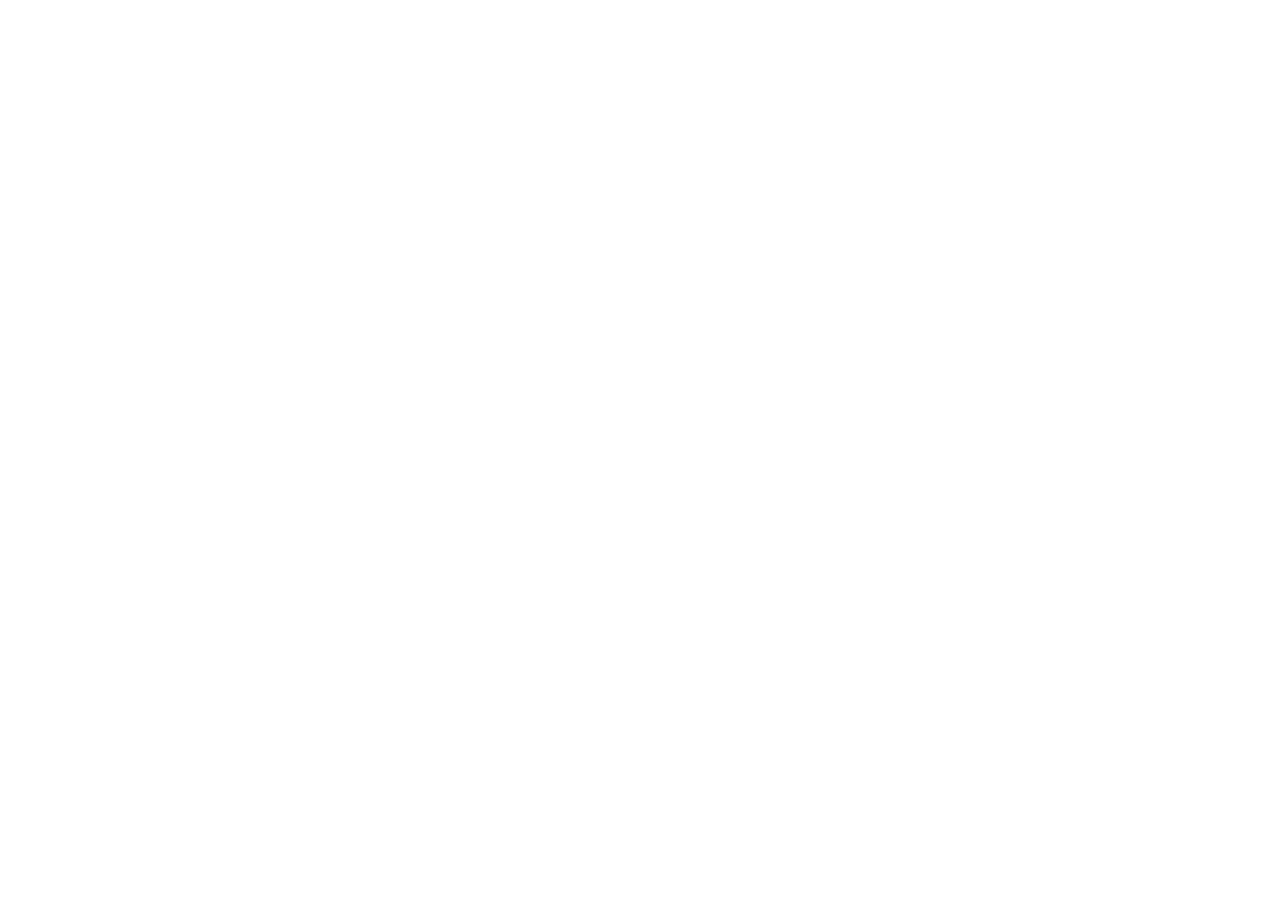
==== index.html @ 28b93ed4 "Add files via upload" ====
<!DOCTYPE html>
<html>
	<head>

	<meta charset="utf-8">
	<link rel="stylesheet" type="text/css" href="style.css">
	

	<title>Очередной калькулятор</title>
	
	</head>

	<body>
		<main>
		
		</main>
		<script type="text/javascript" src='script.js'></script>
	</body>


</html>
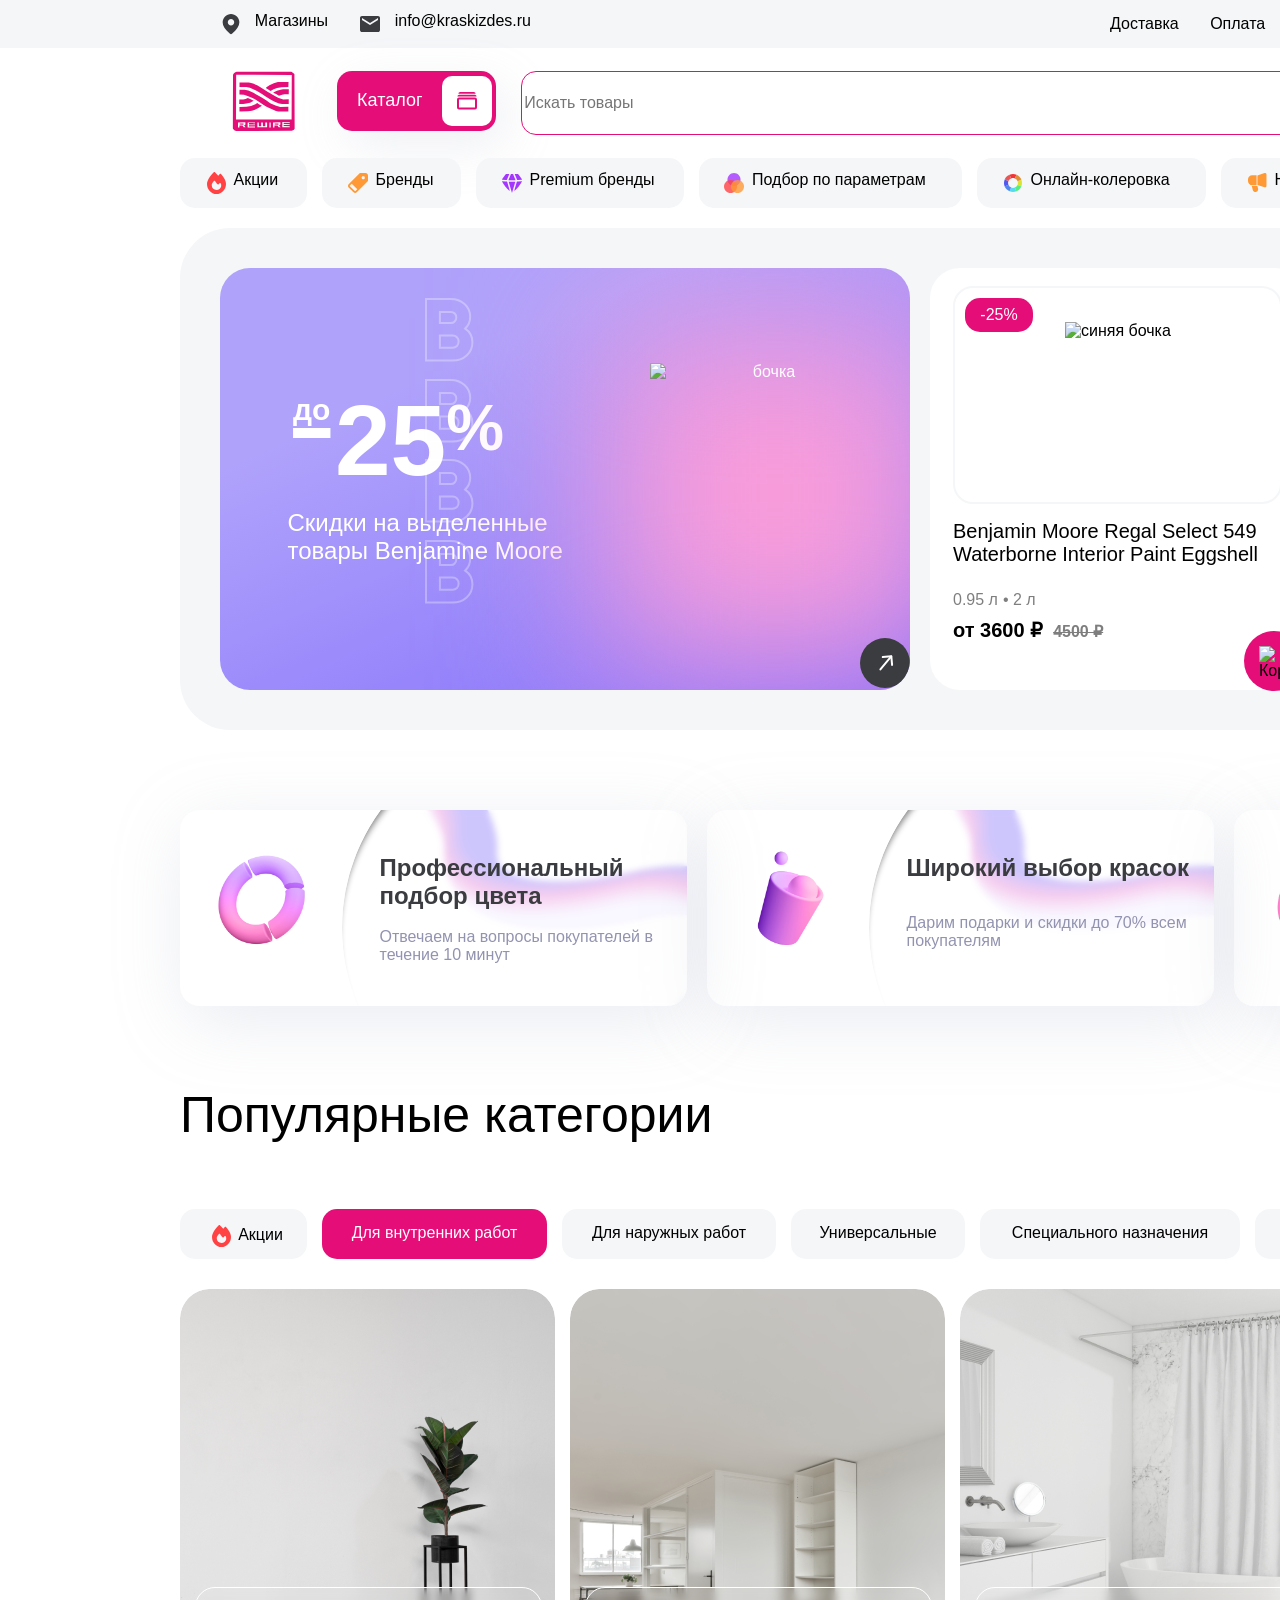
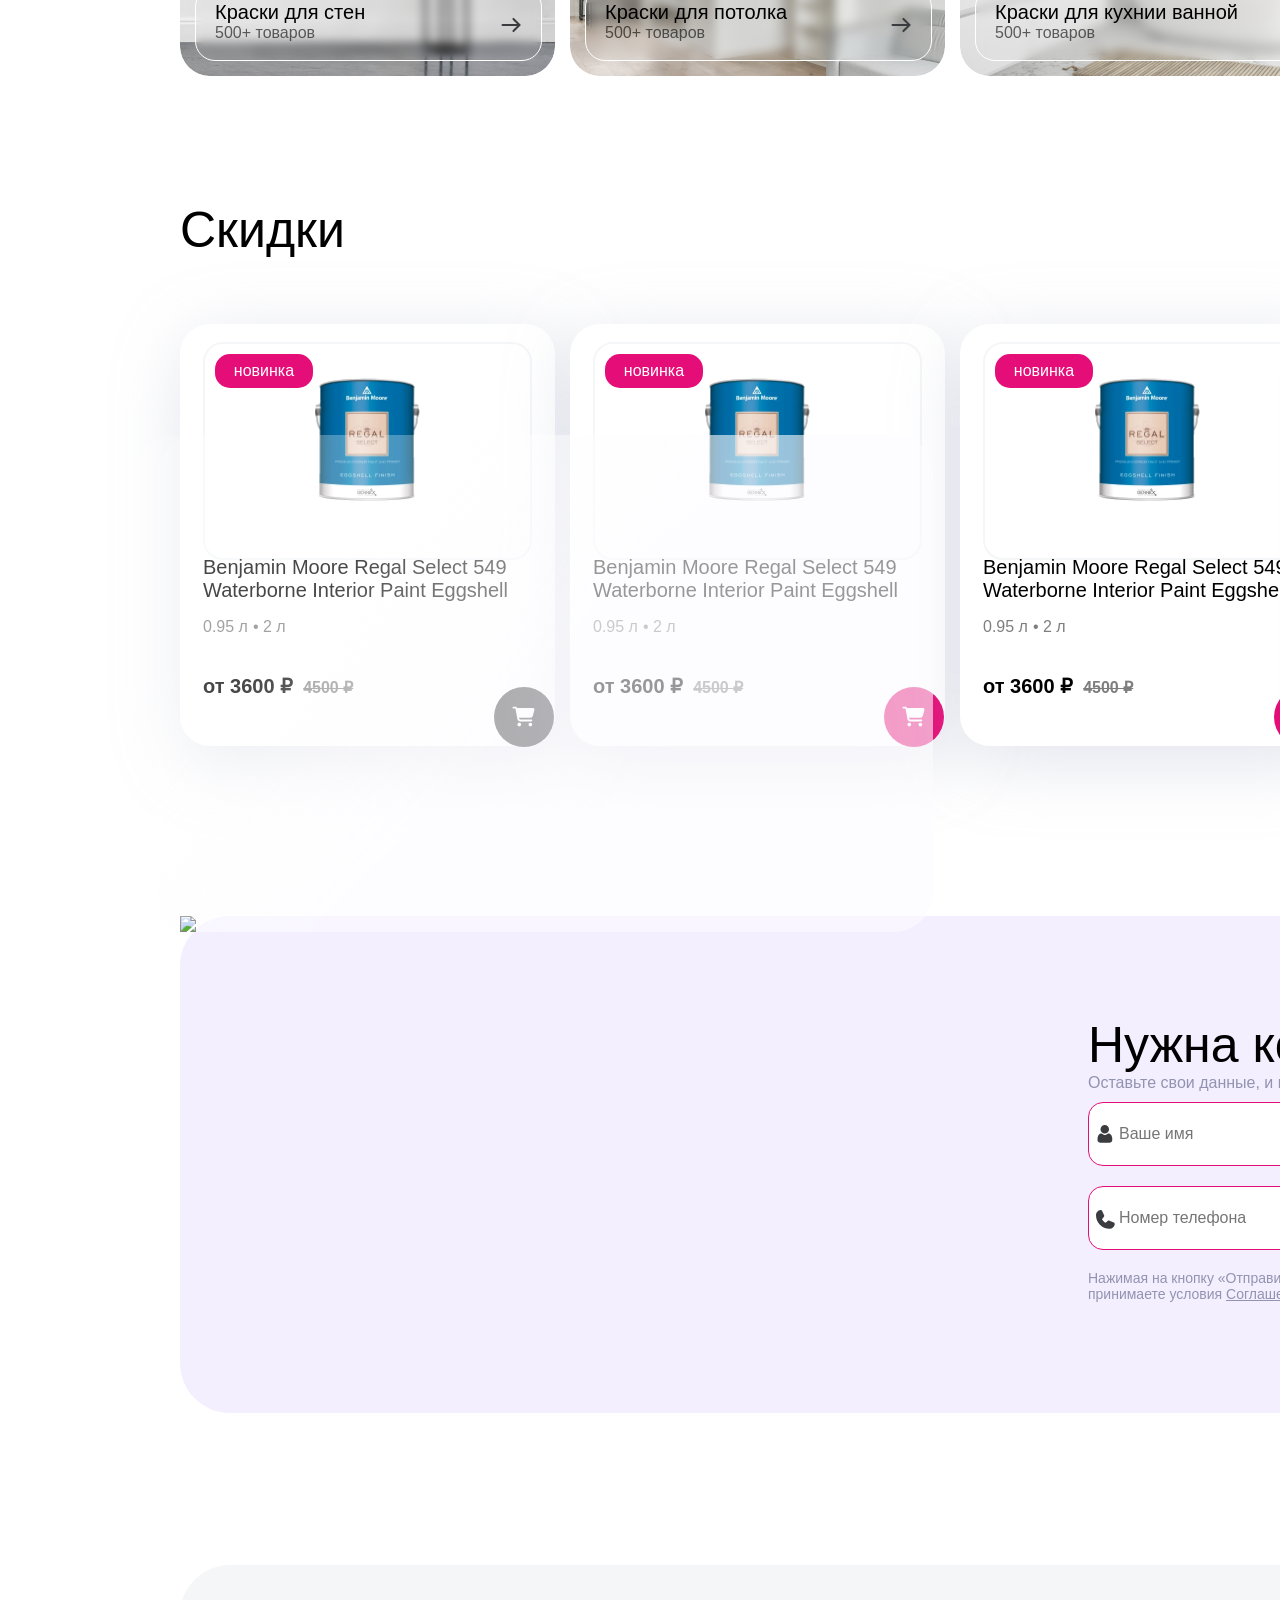
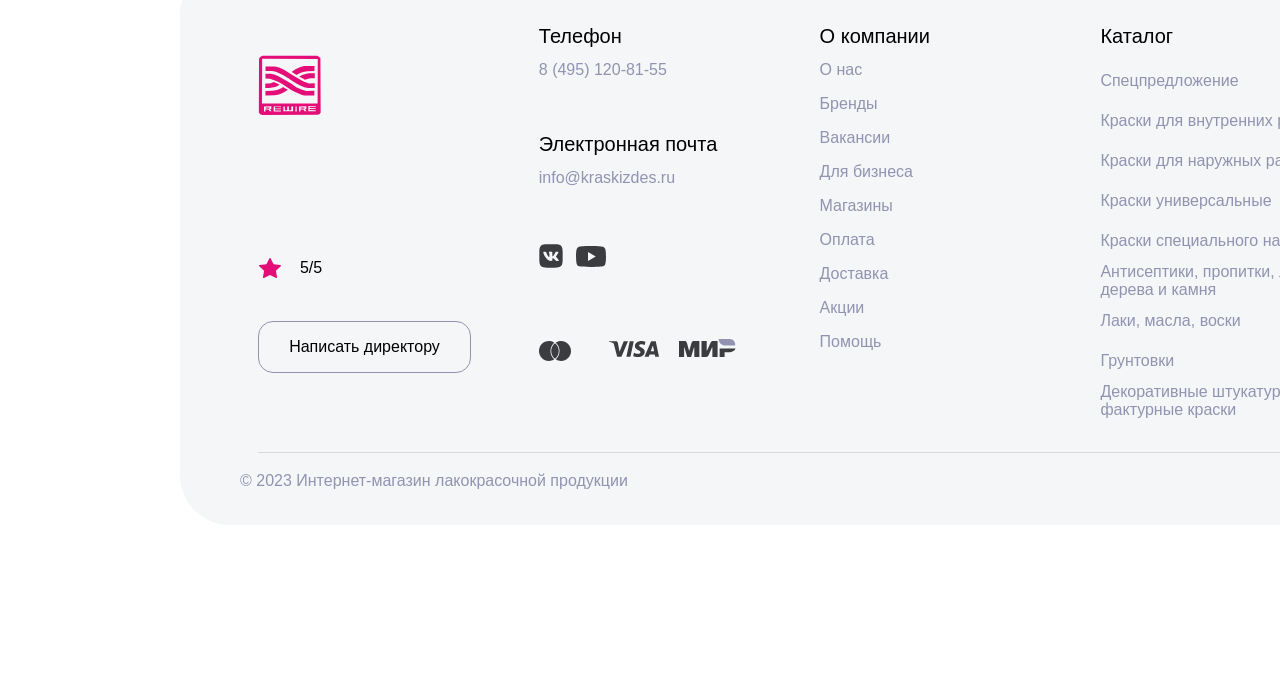
==== commit 9c682dbc: "Add files via upload" ====
--- a/index.html
+++ b/index.html
@@ -1,21 +1,1796 @@
 <!DOCTYPE html>
 <html>
-	<head>
-
-	<meta charset="utf-8">
-	<link rel="stylesheet" type="text/css" href="style.css">
-	
-
-	<title>Очередной калькулятор</title>
-	
-	</head>
-
-	<body>
-		<main>
-		
-		</main>
-		<script type="text/javascript" src='script.js'></script>
-	</body>
-
-
+<head>
+	
+	<title>Тестовое задание</title>
+	<link rel="stylesheet" href="style.css">
+	<link rel="stylesheet" href="style_mobile375px.css">
+	<link href="https://fonts.cdnfonts.com/css/euclid-circular-a" rel="stylesheet">
+
+	<link rel="stylesheet" href="/examples/libs/simple-adaptive-slider/simple-adaptive-slider.min.css">
+	<script defer src="/examples/libs/simple-adaptive-slider/simple-adaptive-slider.min.js"></script>
+
+<head>
+<body>
+
+
+<header class="header_375px">
+	
+	<div class="header_375px_wrapper">
+
+
+		<nav class="header_375px_navigation_top">
+			
+			<div class="location_logo">
+			
+				<img src="images/icons/location.svg" alt="метка">
+				
+			</div>
+
+			<div class="logo">
+				
+				<img src="images/icons/Group.svg" alt="лого">
+
+			</div>
+			
+			<div class="phone_logo">
+				
+				<img src="images/icons/telephone.svg" alt="труба">
+				
+			</div>
+
+		</nav>
+
+		<nav class="header_375px_navigation_middle">
+			
+			<div class="middle_wrapper">
+				
+				<div class="burger_menu_button" onclick="open_burger()">
+					<img src="images/375px_header/burger menu.svg">
+				</div>
+
+
+				<div class="search">
+			
+					<input type="text" name="Search" placeholder="Искать товары">
+					<div><a href=""><img src="images/375px_header/search.svg"></a></div>
+
+				</div>
+
+
+			</div>
+
+			<div class="burger_menu">
+				
+				<ul>
+					
+					<div class="first_section_burger">
+						
+						<div class="catalog">
+
+							<a href="">
+								<img src="images/375px_header/cards.svg">
+								<p class="text_burger">Каталог</p>
+							</a>
+
+						</div>
+
+						<div class="cart">
+
+							<a href="">
+								<img src="images/375px_header/bag.svg">
+								<p class="text_burger">Корзина</p>
+							</a>
+
+						</div>
+
+						<div class="favorite">
+
+							<a href="">
+								<img src="images/375px_header/heart fill.svg">
+								<p class="text_burger">Избранное</p>
+							</a>
+
+						</div>
+
+						<div class="profile">
+
+							<a href="">
+								<img src="images/375px_header/account.svg">
+								<p class="text_burger">Профиль</p>
+							</a>
+
+						</div>
+
+					</div>
+
+					<div class="second_section_burger">
+						
+						<div class="email">
+							
+							<img src="images/375px_header/email.svg">
+							<p class="text_burger">info@kraskizdes.ru</p>
+
+						</div>
+
+						<div class="telephone_number">
+							
+							<img src="images/375px_header/telephone.svg">
+							<p class="text_burger">8 (495) 120-81-55</p>
+
+						</div>
+
+					</div>
+
+					<div class="third_section_burger">
+						
+						<div>
+							
+							<a href="">Доставка</a>
+
+						</div>
+
+						<div>
+							
+							<a href="">Оплата</a>
+
+						</div>
+
+						<div>
+							
+							<a href="">Возврат</a>
+
+						</div>
+
+						<div>
+							
+							<a href="">Помощь</a>
+
+						</div>
+
+						<div>
+							
+							<a href="">О нас</a>
+
+						</div>
+
+						<div>
+							
+							<a href="">Для бизнеса</a>
+
+						</div>
+
+					</div>
+
+				</ul>
+
+				<div class="overlay_burger" onclick="close_burger()"></div>
+
+				<div class="close_button_burger" onclick="close_burger()">
+					
+					<img src="images/icons/cross.svg">
+
+				</div>
+
+			</div>
+
+		</nav>
+
+		<nav class="header_375px_navigation_bottom">
+			
+			<div class="ssilki">
+
+				<div class="akcii">
+					
+					<img src="images/icons/fire-solid.svg">
+					<p>Спецпредложения</p>
+	
+				</div>
+	
+				<div class="brands">
+					
+					<img src="images/icons/sale-fill.svg">
+					<p>Акции</p>
+	
+				</div>
+	
+				<div class="premium">
+					
+					<img src="images/icons/paint-fill.svg">
+					<p>Бренды</p>
+	
+				</div>
+	
+				<div class="podbor">
+					
+					<img src="images/icons/diamond-fill.svg">
+					<p>Premium бренды</p>
+	
+				</div>
+	
+				<div class="kolerovka">
+					
+					<img src="images/icons/color-filter.svg">
+					<p>Подбор по параметрам</p>
+	
+				</div>
+		
+				<div class="news_company">
+					<img src="images/icons/color circle.svg">
+					<p>Онлайн колеровка</p>
+				</div>
+
+			</div>
+
+		</nav>
+
+
+		
+	</div>
+
+</header>
+
+<header class="header_1920px">
+
+	<nav class="navigation_top">
+
+		<div class="left">
+			<p><img src="images/icons/location.svg"><a href="">Магазины</a></p>
+			<p><img src="images/icons/email.svg"><a href="">info@kraskizdes.ru</a></p>
+		</div>
+		
+		<div class="right">
+			<p><a href="">Доставка</a></p>
+			<p><a href="">Оплата</a></p>
+			<p><a href="">Возврат</a></p>
+			<p><a href="">Помощь</a></p>
+			<p><a href="">О нас</a></p>
+			<p><a href="">Для бизнеса</a></p>
+		</div>
+
+	</nav>
+	
+	<nav class="navigation_middle">
+		
+		<div class="logo">
+			
+			<img src="images/icons/Group.svg" alt="logo">
+
+		</div>
+
+		<div style="padding-right: 25px;">
+			
+			<div class="catalog">
+				<a href="">
+
+					<p>Каталог</p>
+					<div><img src="images/icons/cards.svg"></div>
+
+				</a>
+			</div>
+
+		</div>
+
+		<div class="search">
+			
+			<input type="text" name="Search" placeholder="Искать товары">
+			<div><a href=""><img src="images/1920px_header/search.svg"></a></div>
+
+		</div>
+
+		<div class="user_buttons">
+			
+			<div class="join">
+
+				<a href="">
+					<img src="images/icons/account.svg">
+					<p>Войти</p>
+				</a>
+
+			</div>
+
+			<div class="favorite">
+
+				<a href="">
+					<img src="images/icons/heart fill.svg">
+					<div class="kol-vo"><p>7</p></div>
+					<p>Избранное</p>
+				</a>
+
+			</div>
+
+			<div class="cart" onmouseover="openModal()">
+
+				
+					<img src="images/icons/bag.svg">
+					<div class="kol-vo"><p>4</p></div>
+					<p>Корзина</p>
+				
+
+			</div>
+
+		</div>
+
+	</nav>
+	
+	<nav class="navigation_bottom">
+		
+		<div class="ssilki">
+			<div class="akcii">
+				
+				<img src="images/icons/fire-solid.svg">
+				<p>Акции</p>
+
+			</div>
+
+			<div class="brands">
+				
+				<img src="images/icons/paint-fill.svg">
+				<p>Бренды</p>
+
+			</div>
+
+			<div class="premium">
+				
+				<img src="images/icons/diamond-fill.svg">
+				<p>Premium бренды</p>
+
+			</div>
+
+			<div class="podbor">
+				
+				<img src="images/icons/color-filter.svg">
+				<p>Подбор по параметрам</p>
+
+			</div>
+
+			<div class="kolerovka">
+				
+				<img src="images/icons/color circle.svg">
+				<p>Онлайн-колеровка</p>
+
+			</div>
+	
+			<div class="news_company">
+				<img src="images/icons/news.svg">
+				<p>Новости компании</p>
+			</div>
+
+		</div>
+
+		<div class="phone">
+			<div>
+				<img src="images/1920px_header/telephone.svg">
+				<p>8 (495) 120-81-55</p>
+			</div>
+		</div>
+
+
+	</nav>
+
+</header>
+
+<div class="cart_modal" id="modal">
+			
+		<div class="modal_content">
+			
+			<div class="header_cart">
+				<p>Корзина</p>
+				<p class="description_number">6</p>
+			</div>
+
+			<div class="contents">
+				
+				<div class="block_of_content" id="Flugger_900_FL_1358">
+					
+					<img src="images/cart/dekso.svg" class="image_tovar">
+					<div class="main_content">
+
+						<p>Flugger Dekso 25 Краска полуматовая с очень высокой прочностью для внутренних работ</p>
+						<div class="description_content">
+							<p>0.75 л</p>
+							<p>Полуматовый</p>
+							<div class="name_tovar">
+								<div class="color"></div>
+								<p>Flugger 900 FL 1358</p>	
+							</div>
+						</div>
+
+					</div>
+
+					<div class="price">
+						
+						<p class="sale_price">3 360 ₽</p>
+						<p class="first_price">3 850 ₽</p>
+						<p class="shtuki">1 шт</p>
+
+					</div>
+
+					<div class="trash_can">
+						<img src="images/cart/trash.svg">
+					</div>
+
+				</div>
+
+				<div class="block_of_content" id="Flugger_900_FL_1443">
+					
+					<img src="images/cart/dekso.svg" class="image_tovar">
+					<div class="main_content">
+
+						<p>Flugger Dekso 25 Краска полуматовая с очень высокой прочностью для внутренних работ</p>
+						<div class="description_content">
+							<p>2.8 л</p>
+							<p>Полуматовый</p>
+							<div class="name_tovar">
+								<div class="color"></div>
+								<p>Flugger 900 FL 1358</p>	
+							</div>
+						</div>
+
+					</div>
+
+					<div class="price">
+						
+						<p class="sale_price">18 740 ₽</p>
+						<p class="first_price">19 520 ₽</p>
+						<p class="shtuki">1 шт</p>
+
+					</div>
+
+					<div class="trash_can">
+						<img src="images/cart/trash.svg">
+					</div>
+
+				</div>
+
+			</div>
+
+
+			<div class="final_price">
+
+				<div style="margin: 15px 30px 0 0;">
+					<div class="price">
+						<p class="itogo">Итого:</p><p class="price_itog">40 780 ₽</p>
+					</div>
+				</div>
+
+				<div class="buy_buttons">
+						
+					<div class="one_click">
+						<a href="">
+
+							<p>Купить в 1 клик</p>	
+							<div class="image_arrow_button">
+								<img src="images/cart/arrow.svg">
+							</div>
+
+						</a>
+					</div>
+
+					<div class="in_cart">
+						<div class="poverh"></div>
+						<a href="">
+							<p>Перейти в корзину</p>
+							<div class="image_bag_button">
+								<img src="images/cart/bag.svg">
+							</div>
+
+						</a>
+					</div>
+
+				</div>
+
+			</div>
+
+
+		</div>
+
+</div>
+
+
+<main>
+
+	<section class="wrapper_sales_375px">
+		
+		<div class="wrapper_block">
+			
+			<div class="main_sale">
+		
+				<div class="text">
+
+					<div>
+						<b class="do">до</b>
+						<b class="twenty_five">25</b><b class="percent">%</b>
+					</div>
+
+					<p class="benjamin_moore">Скидки на выделенные товары Benjamine Moore</p>
+
+				</div>
+				<img src="images/slider/barrell_white.svg" alt="бочка" class="bochka_main_sale">
+
+				<div class="purple_bubble"></div>
+
+				<div class="B_cluster">
+					
+					<div class="B"></div>
+					<div class="B"></div>
+					<div class="B"></div>
+					<div class="B"></div>
+	
+				</div>
+	
+				<div class="arrow_button "> <a href=""><img src="images/slider/arrow.svg" alt="стрелочка"></a></div>
+			
+			</div>
+
+			<div class="second_third_sale">
+
+				<div class="second_sale">
+					
+					<div class="picture"> 
+						<p class="pop-up_1920px">-25%</p> 
+						<p class="pop-up_375px">Новинка</p> 
+						<img src="images/slider/barrell_blue.svg" alt="синяя бочка">
+					</div>
+			
+					<div class="name">
+						<p>Benjamin Moore Regal Select 549 Waterborne Interior Paint Eggshell</p>
+			
+						<ul> 
+							
+							<p>0.95 л</p> 
+							<li class="or_1920px_or_375px">2 л</li>
+
+						</ul>
+					</div>
+			
+					<div class="price"> 
+						<p> от 3600 ₽ </p> 
+						<p class="perecherknuto">4500 ₽</p> 
+					</div>
+			
+			
+					<div class="button_bag "> 
+						<a href="">
+							<img src="images/slider/bag.svg" alt="Корзина">
+						</a> 
+					</div>
+			
+				</div>
+	
+				<div class="third_sale">
+			
+					<div class="picture">
+						<p class="pop-up_1920px">-10%</p>
+						<p class="pop-up_375px">Новинка</p>
+						<img src="images/slider/barrell_purple.svg" alt="фиолетовая бочка">
+					</div>
+					
+					<div class="name"> 
+
+						<p>Benjamin Moore Aura 532 Bath & Spa Waterborne Interior Paint Matte Finish</p>
+						<ul> 
+							<p>0.95 л</p> 
+							<li class="or_1920px_or_375px">2 л</li> 
+						</ul>
+
+					</div>
+
+					<div class="price">
+
+						<p> от 5200 ₽ </p> 
+						<p class="perecherknuto">5720 ₽</p> 
+
+					</div>
+			
+					<div class="button_bag">
+						<a href="">
+							<img src="images/slider/bag.svg" alt="Корзина">
+						</a>
+					</div>
+			
+				</div>
+
+			</div>
+
+		</div>
+
+
+	</section>
+
+
+	<section class="wrapper_sales_1920px">
+		
+		<div class="slider_wrapper ">
+
+			<div class="slider_items" id="scroll-container">
+
+				<div class="slider_item1" id="content1">
+
+					<div class="main_sale">
+		
+						<div class="text">
+		
+							<div>
+								<b class="do">до</b>
+								<b class="twenty_five">25</b><b class="percent">%</b>
+							</div>
+		
+							<p class="benjamin_moore">Скидки на выделенные товары Benjamine Moore</p>
+		
+						</div>
+						<img src="images/slider/barrell_white.svg" alt="
+						бочка">
+		
+						<div class="purple_bubble"></div>
+		
+						<div class="B_cluster">
+							
+							<div class="B"></div>
+							<div class="B"></div>
+							<div class="B"></div>
+							<div class="B"></div>
+			
+						</div>
+			
+						<div class="arrow_button "> <a href=""><img src="images/slider/arrow.svg" alt="стрелочка"></a></div>
+			
+					</div>
+	
+					<div class="second_sale">
+						
+						<div class="picture"> <p class="pop-up_1920px">-25%</p> <p class="pop-up_375px">Новинка</p> <img src="images/slider/barrell_blue.svg" alt="синяя бочка"> </div>
+				
+						<div class="name">
+							<p >Benjamin Moore Regal Select 549 Waterborne Interior Paint Eggshell</p>
+				
+							<ul> <p>0.95 л</p> <li>2 л</li> </ul>
+						</div>
+				
+						<div class="price"> <b> от 3600 ₽ </b> <b class="perecherknuto">4500 ₽</b> </div>
+				
+				
+						<div class="button_bag "> <a href=""><img src="images/slider/bag.svg" alt="Корзина"></a> </div>
+				
+					</div>
+		
+					<div class="third_sale">
+				
+						<div class="picture"> <p class="pop-up_1920px">-10%</p> <p class="pop-up_375px">Новинка</p> <img src="images/slider/barrell_purple.svg" alt="фиолетовая бочка"> </div>
+						
+						<div class="name"> 
+							<p >Benjamin Moore Aura 532 Bath & Spa Waterborne Interior Paint Matte Finish</p>
+							<ul> <p>0.95 л</p> <li>2 л</li> </ul>
+						</div>
+						<div class="price"> <b> от 5200 ₽ </b> <b class="perecherknuto">5720 ₽</b> </div>
+				
+						<div class="button_bag"> <a href=""><img src="images/slider/bag.svg" alt="Корзина"></a> </div>
+				
+					</div>
+				</div>
+
+				<div class="slider_item2" id="content2">
+					<div class="main_sale">
+	
+						<div class="text">
+		
+							<div>
+								<b class="do">до</b>
+								<b class="twenty_five">25</b><b class="percent">%</b>
+							</div>
+		
+							<p class="benjamin_moore">Скидки на выделенные товары Benjamine Moore</p>
+		
+						</div>
+						<img src="images/slider/barrell_white.svg" alt="бочка">
+		
+						<div class="purple_bubble"></div>
+		
+						<div class="B_cluster">
+							
+							<div class="B"></div>
+							<div class="B"></div>
+							<div class="B"></div>
+							<div class="B"></div>
+			
+						</div>
+			
+						<div class="arrow_button "> <a href=""><img src="images/slider/arrow.svg" alt="стрелочка"></a></div>
+		
+					</div>
+	
+					<div class="second_sale">
+						
+						<div class="picture"> <p class="pop-up_1920px">-25%</p> <p class="pop-up_375px">Новинка</p> <img src="images/slider/barrell_blue.svg" alt="синяя бочка"> </div>
+				
+						<div class="name">
+							<p >Benjamin Moore Regal Select 549 Waterborne Interior Paint Eggshell</p>
+				
+							<ul> <p>0.95 л</p> <li>2 л</li> </ul>
+						</div>
+				
+						<div class="price"> <b> от 3600 ₽ </b> <b class="perecherknuto">4500 ₽</b> </div>
+				
+				
+						<div class="button_bag "> <a href=""><img src="images/slider/bag.svg" alt="Корзина"></a> </div>
+				
+					</div>
+		
+					<div class="third_sale">
+				
+						<div class="picture"> <p class="pop-up_1920px">-10%</p> <p class="pop-up_375px">Новинка</p> <img src="images/slider/barrell_purple.svg" alt="фиолетовая бочка"> </div>
+						
+						<div class="name"> 
+							<p >Benjamin Moore Aura 532 Bath & Spa Waterborne Interior Paint Matte Finish</p>
+							<ul> <p>0.95 л</p> <li>2 л</li> </ul>
+						</div>
+						<div class="price"> <b> от 5200 ₽ </b> <b class="perecherknuto">5720 ₽</b> </div>
+				
+						<div class="button_bag"> <a href=""><img src="images/slider/bag.svg" alt="Корзина"></a> </div>
+				
+					</div>
+				</div>
+
+				<div class="arrow" onclick="moveSlider_after_header()">
+					<img src="images/slider/arrow 2.svg" alt="стрелочка">
+				</div>
+
+			</div>
+
+		</div>
+
+	</section>
+	
+	<section class="marketing_375px">
+			
+		<section>
+			<img src="images/marketing/Blend Group.png" alt="фоновая картинка" class="background">
+	
+			<p class="ellipse"></p>
+	
+			<img src="images/marketing/krug.svg" alt="кружок">
+			<div>
+				<p class="main_text">Профессиональный подбор цвета</p>
+				<p class="second_text" style="color: rgba(146, 147, 176, 1);">Отвечаем на вопросы покупателей в течение 10 минут</p>
+			</div>
+	
+		</section>
+	
+		<section>
+			<img src="images/marketing/Blend Group.png" alt="фоновая картинка" class="background">
+			
+			<p class="ellipse"></p>
+	
+			<img src="images/marketing/stakan.svg" alt="стакан">
+			<div>
+				<p class="main_text">Широкий выбор красок</p>
+				<p class="second_text" style="color: rgba(146, 147, 176, 1);">Дарим подарки и скидки до 70% всем покупателям</p>
+			</div>
+	
+		</section>
+	
+		<section>
+			<img src="images/marketing/Blend Group.png" alt="фоновая картинка" class="background">
+		
+			<p class="ellipse"></p>
+	
+			<img src="images/marketing/moneta.svg" alt="монетка">
+			<div>
+				<p class="main_text">Гарантия качества продукции</p>
+				<p class="second_text" style="color: rgba(146, 147, 176, 1);">Соответствуем требованиям и стандартам качества</p>	
+			</div>
+	
+		</section>
+	
+	</section>
+	
+	<section class="marketing_1920px">
+			
+		<section>
+			<img src="images/marketing/Blend Group.png" alt="фоновая картинка" class="background">
+	
+			<p class="ellipse"></p>
+	
+			<img src="images/marketing/krug.svg" alt="кружок">
+			<div>
+				<p class="main_text">Профессиональный подбор цвета</p>
+				<p class="second_text" style="color: rgba(146, 147, 176, 1);">Отвечаем на вопросы покупателей в течение 10 минут</p>
+			</div>
+	
+		</section>
+	
+		<section>
+			<img src="images/marketing/Blend Group.png" alt="фоновая картинка" class="background">
+			
+			<p class="ellipse"></p>
+	
+			<img src="images/marketing/stakan.svg" alt="стакан">
+			<div>
+				<p class="main_text">Широкий выбор красок</p>
+				<p class="second_text" style="color: rgba(146, 147, 176, 1);">Дарим подарки и скидки до 70% всем покупателям</p>
+			</div>
+	
+		</section>
+	
+		<section>
+			<img src="images/marketing/Blend Group.png" alt="фоновая картинка" class="background">
+		
+			<p class="ellipse"></p>
+	
+			<img src="images/marketing/moneta.svg" alt="монетка">
+			<div>
+				<p class="main_text">Гарантия качества продукции</p>
+				<p class="second_text" style="color: rgba(146, 147, 176, 1);">Соответствуем требованиям и стандартам качества</p>	
+			</div>
+	
+		</section>
+	
+	</section>
+	
+	
+	
+	<section class="popular_375px">
+		
+		<section class="categories">
+				
+			<p class="sales_head">Популярные категории</p>
+	
+		</section>
+	
+		<section class="tags">
+			
+			<div style="display: flex;width: 189px;">
+				<img src="images/icons/fire-solid.svg">
+				<p style="position: relative; top: 2px; left: 5px;">Спецпредожение</p>
+			</div>
+			
+			<div style="width: 225px; background: rgba(229, 14, 120, 1); color: white;">
+				<p>Для внутренних работ</p>
+			</div>
+	
+			<div style="width: 214px;">
+				<p>Для наружных работ</p>
+			</div>
+	
+			<div style="width: 174px;">
+				<p>Универсальные</p>
+			</div>
+	
+			<div style="width: 260px;">
+				<p>Специального назначения</p>
+			</div>
+	
+			<div style="width: 127px;">
+				<p>Грунтовки</p>
+			</div>
+	
+			<div style="width: 260px;">
+				<p>Специального назначения</p>
+			</div>
+	
+			<div style="width: 260px;">
+				<p>Специального назначения</p>
+			</div>
+	
+		</section>
+	
+	
+		<section class="swiper_popular paints">
+			
+			<div id="popular">
+
+				<div class="first_slide">
+
+					<div class="paint_wall">
+		
+						<img src="images/icons/arrow.svg" alt="стрелочка">
+			
+						<div class="text">
+							<p class="name">
+								Краски для стен
+							</p>
+				
+							<p class="description">
+								500+ товаров
+							</p>
+						</div>
+			
+						<div class="button">
+						</div>
+
+					</div>
+			
+					<div class="paint_potolok">
+
+						<img src="images/icons/arrow.svg" alt="стрелочка">
+			
+						<div class="text">
+							<p class="name">
+								Краски для <br> потолка
+							</p>
+				
+							<p class="description">
+								500+ товаров
+							</p>
+						</div>
+			
+						<div class="button">
+						</div>
+
+					</div>
+			
+					<div class="paint_kitchen">
+
+						<img src="images/icons/arrow.svg" alt="стрелочка">
+			
+						<div class="text">
+							<p class="name">
+								Краски для кухни<br> ванной
+							</p>
+				
+							<p class="description">
+								500+ товаров
+							</p>
+						</div>
+			
+						<div class="button">
+						</div>
+
+					</div>
+			
+					<div class="paint_floor">
+
+						<img src="images/icons/arrow.svg" alt="стрелочка">
+			
+						<div class="text">
+							<p class="name">
+								Краски для пола
+							</p>
+				
+							<p class="description">
+								500+ товаров
+							</p>
+						</div>
+			
+						<div class="button">
+						</div>
+
+					</div>
+
+				</div>
+
+				<div class="second_slide">
+					
+					<div class="paint_wall">
+		
+						<img src="images/icons/arrow.svg" alt="стрелочка">
+			
+						<div class="text">
+							<p class="name">
+								Краски для стен
+							</p>
+				
+							<p class="description">
+								500+ товаров
+							</p>
+						</div>
+			
+						<div class="button">
+						</div>
+			
+					</div>
+			
+					<div class="paint_potolok">
+						<img src="images/icons/arrow.svg" alt="стрелочка">
+			
+						<div class="text">
+							<p class="name">
+								Краски для потолка
+							</p>
+				
+							<p class="description">
+								500+ товаров
+							</p>
+						</div>
+			
+						<div class="button">
+						</div>
+					</div>
+			
+					<div class="paint_kitchen">
+						<img src="images/icons/arrow.svg" alt="стрелочка">
+			
+						<div class="text">
+							<p class="name">
+								Краски для кухнии ванной
+							</p>
+				
+							<p class="description">
+								500+ товаров
+							</p>
+						</div>
+			
+						<div class="button">
+						</div>
+					</div>
+			
+					<div class="paint_floor">
+						<img src="images/icons/arrow.svg" alt="стрелочка">
+			
+						<div class="text">
+							<p class="name">
+								Краски для пола
+							</p>
+				
+							<p class="description">
+								500+ товаров
+							</p>
+						</div>
+			
+						<div class="button">
+						</div>
+					</div>
+
+
+				</div>
+
+			</div>
+	
+		</section>
+			
+		<a href="" class="all_categories">
+
+			<p>Все категории</p>
+			<div>
+				<img src="images/popular_categories/arrow.svg" alt="стрелочка">
+			</div>
+
+		</a>
+
+	</section>
+
+	
+
+	<section class="popular_1920px">
+		
+		<section class="categories">
+				
+			<p class="sales_head">Популярные категории</p>
+			<a href="" class="all_categories">
+	
+				<p>Все категории</p>
+				<div>
+					<img src="images/popular_categories/arrow.svg" alt="стрелочка">
+				</div>
+	
+			</a>
+	
+		</section>
+	
+		<section class="tags">
+			
+			<div style="display: flex;width: 127px;">
+				<img src="images/icons/fire-solid.svg">
+				<p style="position: relative; top: 2px; left: 5px;">Акции</p>
+			</div>
+			
+			<div style="width: 225px; background: rgba(229, 14, 120, 1); color: white;">
+				<p>Для внутренних работ</p>
+			</div>
+	
+			<div style="width: 214px;">
+				<p>Для наружных работ</p>
+			</div>
+	
+			<div style="width: 174px;">
+				<p>Универсальные</p>
+			</div>
+	
+			<div style="width: 260px;">
+				<p>Специального назначения</p>
+			</div>
+	
+			<div style="width: 127px;">
+				<p>Грунтовки</p>
+			</div>
+	
+			<div style="width: 260px;">
+				<p>Специального назначения</p>
+			</div>
+	
+			<div style="width: 260px;">
+				<p>Специального назначения</p>
+			</div>
+	
+		</section>
+	
+	
+		<section class="swiper_popular paints">
+	
+			<div class="swipe_right"><img class="image_arrow_in_swiper" src="images/popular_categories/arrow 2.svg" alt="стрелочка" onclick="moveSlider_popular()"></div>
+			<div class="swipe_left"><img class="image_arrow_in_swiper" src="images/popular_categories/arrow 2.svg" alt="стрелочка"></div>
+			
+			<div id="popular_1920px">
+
+				<div class="first_slide">
+
+					<div class="paint_wall">
+		
+					<img src="images/icons/arrow.svg" alt="стрелочка">
+		
+					<div class="text">
+						<p class="name">
+							Краски для стен
+						</p>
+			
+						<p class="description">
+							500+ товаров
+						</p>
+					</div>
+		
+					<div class="button">
+					</div>
+			
+					</div>
+			
+					<div class="paint_potolok">
+					<img src="images/icons/arrow.svg" alt="стрелочка">
+		
+					<div class="text">
+						<p class="name">
+							Краски для потолка
+						</p>
+			
+						<p class="description">
+							500+ товаров
+						</p>
+					</div>
+		
+					<div class="button">
+					</div>
+					</div>
+			
+					<div class="paint_kitchen">
+					<img src="images/icons/arrow.svg" alt="стрелочка">
+		
+					<div class="text">
+						<p class="name">
+							Краски для кухнии ванной
+						</p>
+			
+						<p class="description">
+							500+ товаров
+						</p>
+					</div>
+		
+					<div class="button">
+					</div>
+					</div>
+			
+					<div class="paint_floor">
+					<img src="images/icons/arrow.svg" alt="стрелочка">
+		
+					<div class="text">
+						<p class="name">
+							Краски для пола
+						</p>
+			
+						<p class="description">
+							500+ товаров
+						</p>
+					</div>
+		
+					<div class="button">
+					</div>
+					</div>
+
+				</div>
+
+				<div class="second_slide">
+					
+					<div class="paint_wall">
+		
+						<img src="images/icons/arrow.svg" alt="стрелочка">
+			
+						<div class="text">
+							<p class="name">
+								Краски для стен
+							</p>
+				
+							<p class="description">
+								500+ товаров
+							</p>
+						</div>
+			
+						<div class="button">
+						</div>
+			
+					</div>
+			
+					<div class="paint_potolok">
+						<img src="images/icons/arrow.svg" alt="стрелочка">
+			
+						<div class="text">
+							<p class="name">
+								Краски для потолка
+							</p>
+				
+							<p class="description">
+								500+ товаров
+							</p>
+						</div>
+			
+						<div class="button">
+						</div>
+					</div>
+			
+					<div class="paint_kitchen">
+						<img src="images/icons/arrow.svg" alt="стрелочка">
+			
+						<div class="text">
+							<p class="name">
+								Краски для кухнии ванной
+							</p>
+				
+							<p class="description">
+								500+ товаров
+							</p>
+						</div>
+			
+						<div class="button">
+						</div>
+					</div>
+			
+					<div class="paint_floor">
+						<img src="images/icons/arrow.svg" alt="стрелочка">
+			
+						<div class="text">
+							<p class="name">
+								Краски для пола
+							</p>
+				
+							<p class="description">
+								500+ товаров
+							</p>
+						</div>
+			
+						<div class="button">
+						</div>
+					</div>
+
+
+				</div>
+
+			</div>
+	
+		</section>
+	
+	</section>
+	
+
+
+	<section class="sales_375px">
+	
+		<section class="categories">
+				
+			<p class="sales_head">Хиты продаж</p>
+	
+		</section>
+	
+		<section class="swiper_sales">
+			
+			<div class="card">
+				
+				<div class="picture"> <p>новинка</p> <img src="images/sales/barrell_blue.svg" alt="синяя бочка"> </div>
+		
+				<div class="name">
+					<p>Benjamin Moore Regal Select 549 Waterborne Interior Paint Eggshell</p>
+		
+					<ul> 
+						<p>0.95 л</p> 
+						<li>2 л</li> 
+					</ul>
+				</div>
+		
+				<div class="price"> 
+					<b> от 3600 ₽ </b> <br>
+					<b class="perecherknuto">4500 ₽</b> 
+				</div>
+		
+		
+				<div class="button_bag"> <a href=""><img src="images/sales/bag.svg" alt="корзина"></a> </div>
+		
+			</div>
+		
+			<div class="card">
+				
+				<div class="picture"> <p>новинка</p> <img src="images/sales/barrell_violet.svg" alt="синяя бочка"> </div>
+		
+				<div class="name">
+					<p>Benjamin Moore Regal Select 549 Waterborne Interior Paint Eggshell</p>
+		
+					<ul> 
+						<p>0.95 л</p> 
+						<li>2 л</li> 
+					</ul>
+				</div>
+		
+				<div class="price"> 
+					<b> от 5200 ₽ </b> <br>
+					<b class="perecherknuto">5720 ₽</b> 
+				</div>
+		
+		
+				<div class="button_bag "> <a href=""><img src="images/sales/bag.svg" alt="корзина"></a> </div>
+		
+			</div>
+	
+			<div class="card">
+				
+				<div class="picture"> <p>новинка</p> <img src="images/sales/barrell_blue.svg" alt="синяя бочка"> </div>
+		
+				<div class="name">
+					<p>Benjamin Moore Regal Select 549 Waterborne Interior Paint Eggshell</p>
+		
+					<ul> 
+						<p>0.95 л</p> 
+						<li>2 л</li> 
+					</ul>
+				</div>
+		
+				<div class="price"> 
+					<b> от 3600 ₽ </b> <br>
+					<b class="perecherknuto">4500 ₽</b> 
+				</div>
+		
+		
+				<div class="button_bag "> <a href=""><img src="images/sales/bag.svg" alt="корзина"></a> </div>
+		
+			</div>
+		
+			<div class="card">
+				
+				<div class="picture"> <p>новинка</p> <img src="images/sales/barrell_violet.svg" alt="синяя бочка"> </div>
+		
+				<div class="name">
+					<p>Benjamin Moore Regal Select 549 Waterborne Interior Paint Eggshell</p>
+		
+					<ul> 
+						<p>0.95 л</p> 
+						<li>2 л</li> 
+					</ul>
+				</div>
+		
+				<div class="price"> 
+					<b> от 5200 ₽ </b> <br>
+					<b class="perecherknuto">5720 ₽</b> 
+				</div>
+		
+		
+				<div class="button_bag "> <a href=""><img src="images/sales/bag.svg" alt="корзина"></a> </div>
+		
+			</div>
+	
+		</section>
+
+		<a href="" class="all_categories">
+	
+			<p>К хитам</p>
+			<div>
+				<img src="images/popular_categories/arrow.svg" alt="стрелочка">
+			</div>
+	
+		</a>
+	
+	</section>
+
+	<section class="sales_1920px">
+	
+		<section class="categories">
+				
+			<p class="sales_head">Скидки</p>
+			<a href="" class="all_categories">
+	
+				<p>Все скидки</p>
+				<div>
+					<img src="images/popular_categories/arrow.svg" alt="стрелочка">
+				</div>
+	
+			</a>
+	
+		</section>
+	
+		<section class="swiper_sales">
+			
+			<div class="card">
+				
+				<div class="picture"> <p>новинка</p> <img src="images/sales/barrell_blue.svg" alt="синяя бочка"> </div>
+		
+				<div class="name">
+					<p style="font-size: 20px">Benjamin Moore Regal Select 549 Waterborne Interior Paint Eggshell</p>
+		
+					<ul> <p>0.95 л</p> <li>2 л</li> </ul>
+				</div>
+		
+				<div class="price"> <b> от 3600 ₽ </b> <b class="perecherknuto">4500 ₽</b> </div>
+		
+		
+				<div class="button_bag " style="background: rgba(59, 60, 64, 1);"> <a href=""><img src="images/sales/bag.svg" alt="корзина"></a> </div>
+		
+			</div>
+		
+			<div class="card">
+				
+				<div class="picture"> <p>новинка</p> <img src="images/sales/barrell_blue.svg" alt="синяя бочка"> </div>
+		
+				<div class="name">
+					<p style="font-size: 20px">Benjamin Moore Regal Select 549 Waterborne Interior Paint Eggshell</p>
+		
+					<ul> <p>0.95 л</p> <li>2 л</li> </ul>
+				</div>
+		
+				<div class="price"> <b> от 3600 ₽ </b> <b class="perecherknuto">4500 ₽</b> </div>
+		
+		
+				<div class="button_bag "> <a href=""><img src="images/sales/bag.svg" alt="корзина"></a> </div>
+		
+			</div>
+	
+			<div class="card">
+				
+				<div class="picture"> <p>новинка</p> <img src="images/sales/barrell_blue.svg" alt="синяя бочка"> </div>
+		
+				<div class="name">
+					<p style="font-size: 20px">Benjamin Moore Regal Select 549 Waterborne Interior Paint Eggshell</p>
+		
+					<ul> <p>0.95 л</p> <li>2 л</li> </ul>
+				</div>
+		
+				<div class="price"> <b> от 3600 ₽ </b> <b class="perecherknuto">4500 ₽</b> </div>
+		
+		
+				<div class="button_bag "> <a href=""><img src="images/sales/bag.svg" alt="корзина"></a> </div>
+		
+			</div>
+		
+			<div class="card">
+				
+				<div class="picture"> <p>новинка</p> <img src="images/sales/barrell_blue.svg" alt="синяя бочка"> </div>
+		
+				<div class="name">
+					<p style="font-size: 20px">Benjamin Moore Regal Select 549 Waterborne Interior Paint Eggshell</p>
+		
+					<ul> <p>0.95 л</p> <li>2 л</li> </ul>
+				</div>
+		
+				<div class="price"> <b> от 3600 ₽ </b> <b class="perecherknuto">4500 ₽</b> </div>
+		
+		
+				<div class="button_bag "> <a href=""><img src="images/sales/bag.svg" alt="корзина"></a> </div>
+		
+			</div>
+	
+	
+		</section>
+	
+	</section>
+	
+
+	
+	<section class="consultant_375px">
+		
+		<div class="forma">
+			<form action="" method="POST" accept-charset="utf-8" onsubmit="isValidForm_375px(event)">
+	
+				<p class="question">Нужна консультация?</p><br>
+				<p class="question_description">Оставьте свои данные, и мы перезвоним вам в ближайшее время</p>
+	
+				<section class="text">
+					<img src="images/form/account.svg" class="account_in_input"> 
+					<input type="text" name="Name" id="name_375px" placeholder="Ваше имя">
+					<img src="images/form/telephone.svg" class="telephone_in_input">
+					<input type="tel" name="Phone" id="tel_375px" placeholder="Номер телефона">
+				</section>
+	
+				<section class="submit">
+					
+					
+					<div class="button" onclick="isValidForm_375px(event)">
+						
+						<input type="submit" value="Отправить" name="Отправить">
+						<div><img src="images/form/arrow.svg" alt="стрелочка"></div>
+	
+					</div>
+
+					<p>Нажимая на кнопку «Отправить», Вы принимаете условия <a href="">Соглашения</a></p>
+				</section>
+	
+			</form>
+		</div>
+		
+		<div class="modal_consultant_375px">
+			
+			<div class="modal_consultant_content">
+				<img src="images/form/иллюстрация.svg" alt="иллюстрация" class="illsutration">
+				<div class="block_of_text">
+					<p class="text_header">Заявка принята</p>
+					<p class="text_description">Благодарим вас за заявку! Мы приняли её, и наш менеджер свяжется с вами в ближайшее время.</p>
+				</div>
+				<img src="images/icons/cross.svg" alt="крестик" class="cross" onclick="closeModal_consultant_375px()">
+			</div>
+
+		</div>
+		<div class="overlay_375px"></div>
+	</section>
+
+	<section class="consultant_1920px">
+		
+		<div class="picture">
+			<img src="images/form/kist.svg" class="kist">
+			<img src="images/form/under_kist.svg" class="under_kist">
+		</div>
+	
+		<div class="forma">
+			<form action="" method="POST" accept-charset="utf-8" onsubmit="isValidForm_1920px(event)">
+	
+				<p class="question">Нужна консультация?</p>
+				<p class="question_description">Оставьте свои данные, и мы перезвоним вам в ближайшее время</p>
+	
+				<section class="text">
+					<img src="images/form/account.svg" class="account_in_input">
+					<input type="text" name="Name" id="name_1920px" placeholder="Ваше имя">
+					<img src="images/form/telephone.svg" class="telephone_in_input">
+					<input type="tel" name="Phone" id="tel_1920px" placeholder="Номер телефона">
+				</section>
+	
+				<section class="submit">
+					<p>Нажимая на кнопку «Отправить», Вы принимаете условия <a href="">Соглашения</a></p>
+					
+					<div class="button" onclick="isValidForm_1920px(event)">
+						
+						<input type="submit" value="Отправить" name="Отправить">
+						<div><img src="images/form/arrow.svg" alt="стрелочка"></div>
+	
+					</div>
+				</section>
+	
+			</form>
+		</div>
+		
+		<div class="modal_consultant_1920px">
+			
+			<div class="modal_consultant_content">
+				<img src="images/form/иллюстрация.svg" alt="иллюстрация" class="illsutration">
+				<div class="block_of_text">
+					<p class="text_header">Заявка принята</p>
+					<p class="text_description">Благодарим вас за заявку! Мы приняли её, и наш менеджер свяжется с вами в ближайшее время.</p>
+				</div>
+				<img src="images/icons/cross.svg" alt="крестик" class="cross" onclick="closeModal_consultant_1920px()">
+			</div>
+
+		</div>
+		<div class="overlay_1920px"></div>
+	</section>
+
+</main>
+
+<div class="footer_375px">
+
+	<div class="wrapper">
+
+		<div class="top_footer">
+
+			<div class="one">
+			
+				<img src="images/icons/Group.svg" alt="лого">
+
+			</div>
+
+		</div>
+
+		<div class="middle_footer">
+
+			<div class="about">
+				
+				<p class="text_head">О компании</p>
+	
+				<p class="text_description"><a href="">О нас</a></p>
+	
+				<p class="text_description"><a href="">Бренды</a></p>
+	
+				<p class="text_description"><a href="">Контакты</a></p>
+	
+				<p class="text_description"><a href="">Для бизнеса</a></p>
+	
+				<p class="text_description"><a href="">Магазины</a></p>
+	
+				<p class="text_description"><a href="">Оплата</a></p>
+	
+				<p class="text_description"><a href="">Доставка</a></p>
+	
+				<p class="text_description"><a href="">Акции</a></p>
+	
+				<p class="text_description"><a href="">Вопросы и ответы</a></p>
+	
+			</div>
+
+			<div class="contact">
+				
+				<div class="phone_number">
+					<p class="text_head">Телефон</p>
+					<p class="text_description">8 (495) 120-81-55</p>
+				</div>
+	
+				<div class="email">
+					<p class="text_head">Электронная почта</p>
+					<p class="text_description">info@kraskizdes.ru</p>
+				</div>
+	
+				<div class="social_media">
+					<img src="images/icons/VK.svg" alt="ВК">
+					<img src="images/icons/YT.svg" alt="ЮТ" style="margin-top: 2px">
+				</div>
+	
+				<div class="pay">
+					<img src="images/icons/mastercard.svg" alt="мастеркард">
+					<img src="images/icons/visa.svg" alt="виза">
+					<div>
+						<img src="images/icons/mir.svg" alt="МИР">
+						<img src="images/icons/kusok_mir.svg" alt="кусочек от мира" class="kusok">
+					</div>
+				</div>
+
+				<div class="five_to_five">
+	
+					<div class="star">
+						<img src="images/icons/star.svg" alt="звезда">
+						<p>5/5</p>
+					</div>
+
+					<div class="write_to_director"><a href=""> Написать директору </a></div>
+	
+				</div>
+	
+			</div>
+
+		</div>
+
+		<div class="copyright">
+			<p>© 2023 Интернет-магазин лакокрасочной продукции</p>
+		</div>
+
+	</div>
+
+
+</div>
+
+<div class="footer_1920px">
+
+	<div class="wrapper">
+		
+		<div class="one">
+			
+			<img src="images/icons/Group.svg" alt="лого" style="position: relative; top:60px;">
+
+			<div class="five_to_five">
+				<img src="images/icons/star.svg" alt="звезда">
+				<p style="width: 33px;height: 24px; display: grid; place-content: center;">5/5</p>
+			</div>
+
+			<div class="write_to_director"><a href=""> Написать директору </a></div>
+
+		</div>
+	
+		<div class="contact">
+			
+			<div class="phone_number">
+				<p class="text_head">Телефон</p>
+				<p class="text_description">8 (495) 120-81-55</p>
+			</div>
+
+			<div class="email">
+				<p class="text_head">Электронная почта</p>
+				<p class="text_description">info@kraskizdes.ru</p>
+			</div>
+
+			<div class="social_media">
+				<img src="images/icons/VK.svg" alt="ВК">
+				<img src="images/icons/YT.svg" alt="ЮТ" style="margin-top: 2px">
+			</div>
+
+			<div class="pay">
+				<img src="images/icons/mastercard.svg" alt="мастеркард">
+				<img src="images/icons/visa.svg" alt="виза">
+				<div>
+					<img src="images/icons/mir.svg" alt="МИР">
+					<img src="images/icons/kusok_mir.svg" alt="кусочек от мира" class="kusok">
+				</div>
+			</div>
+
+		</div>
+	
+		<div class="about">
+			
+			<p class="text_head">О компании</p>
+
+			<p class="text_description"><a href="">О нас</a></p>
+
+			<p class="text_description"><a href="">Бренды</a></p>
+
+			<p class="text_description"><a href="">Вакансии</a></p>
+
+			<p class="text_description"><a href="">Для бизнеса</a></p>
+
+			<p class="text_description"><a href="">Магазины</a></p>
+
+			<p class="text_description"><a href="">Оплата</a></p>
+
+			<p class="text_description"><a href="">Доставка</a></p>
+
+			<p class="text_description"><a href="">Акции</a></p>
+
+			<p class="text_description"><a href="">Помощь</a></p>
+
+		</div>
+	
+		<div class="catalog_first_half">
+			
+			<p class="text_head">Каталог</p>
+
+			<p class="text_description"><a href="">Спецпредложение</a></p>
+
+			<p class="text_description"><a href="">Краски для внутренних работ</a></p>
+
+			<p class="text_description"><a href="">Краски для наружных работ</a></p>
+
+			<p class="text_description"><a href="">Краски универсальные</a></p>
+
+			<p class="text_description"><a href="">Краски специального назначения</a></p>
+
+			<p class="text_description"><a href="">Антисептики, пропитки, лазури для дерева и камня</a></p>
+
+			<p class="text_description"><a href="">Лаки, масла, воски</a></p>
+
+			<p class="text_description"><a href="">Грунтовки</a></p>
+
+			<p class="text_description"><a href="">Декоративные штукатурки, фактурные краски</a></p>
+
+		</div>
+	
+		<div class="catalog_second_half">
+
+			<p class="text_description"><a href="">Декоративные дизайнерские краски</a></p>
+
+			<p class="text_description"><a href="">Монтажные пены и очистители</a></p>
+
+			<p class="text_description"><a href="">Клея, герметики, гидроизоляция</a></p>
+
+			<p class="text_description"><a href="">Затирки, сухие смеси</a></p>
+
+			<p class="text_description"><a href="">Растворители и очистители, спецсредства</a></p>
+
+			<p class="text_description"><a href="">Малярные инструменты, краскопульты</a></p>
+
+			<p class="text_description"><a href="">Морилки по дереву</a></p>
+
+			<p class="text_description"><a href="">Стеклообои, малярный флизелин, обои под покраску</a></p>
+
+			<p class="text_description"><a href="">Каталоги цветов, колеровочные карты</a></p>
+
+		</div>
+
+	</div>
+
+	<div class="copyright">© 2023 Интернет-магазин лакокрасочной продукции</div>
+
+</div>
+
+<script src="script.js">
+	
+
+</script>
+
+
+
+</body>
 </html>
--- a/style.css
+++ b/style.css
@@ -0,0 +1 @@
+@charset "UTF-8";body{width:1920px;height:100%;margin:0;padding:0;font-family:"Euclid Circular A",sans-serif}p{margin:0}input::-webkit-input-placeholder{font-family:"Euclid Circular A",sans-serif;font-size:16px;margin-left:20px}input::-moz-placeholder{font-family:"Euclid Circular A",sans-serif;font-size:16px;margin-left:20px}input:-ms-input-placeholder{font-family:"Euclid Circular A",sans-serif;font-size:16px;margin-left:20px}input::-ms-input-placeholder{font-family:"Euclid Circular A",sans-serif;font-size:16px;margin-left:20px}input::placeholder{font-family:"Euclid Circular A",sans-serif;font-size:16px;margin-left:20px}a{color:black;text-decoration:none}.header_1920px{display:block;width:1920px;height:228px;border-radius:20px}.header_1920px .navigation_top{display:-ms-grid;display:grid;-ms-grid-columns:1fr 1fr;grid-template-columns:1fr 1fr;-webkit-box-pack:justify;-ms-flex-pack:justify;justify-content:space-between;background:rgb(244,246,248);height:48px}.header_1920px .navigation_top .left{display:-ms-grid;display:grid;-ms-grid-columns:109px 30px 173px;grid-template-columns:109px 173px;grid-gap:30px;-webkit-box-pack:center;-ms-flex-pack:center;justify-content:center;padding-right:210px}.header_1920px .navigation_top .left a{font-size:16px;font-size:16px}.header_1920px .navigation_top .left p{display:-ms-grid;display:grid;-ms-grid-columns:1fr 1fr;grid-template-columns:1fr 1fr;place-content:center}.header_1920px .navigation_top .right{display:-ms-grid;display:grid;-ms-grid-columns:1fr 1fr 1fr 1fr 1fr 1fr;grid-template-columns:1fr 1fr 1fr 1fr 1fr 1fr;place-content:center;position:relative;width:601px;padding-left:150px}.header_1920px .navigation_top .right a{font-size:16px;font-weight:500}.header_1920px .navigation_middle{display:-ms-grid;display:grid;-ms-grid-columns:1fr 1fr 1fr 1fr;grid-template-columns:1fr 1fr 1fr 1fr;place-content:center;width:1542.5px;height:80px;margin:15px auto 0 auto}.header_1920px .navigation_middle .logo{margin:0 auto}.header_1920px .navigation_middle .catalog{width:159px;height:60px;border-radius:15px;-webkit-box-shadow:10px 15px 50px 0px rgba(173,178,201,0.2);box-shadow:10px 15px 50px 0px rgba(173,178,201,0.2);background:rgb(229,14,120)}.header_1920px .navigation_middle .catalog a{display:-ms-grid;display:grid;-ms-grid-columns:1fr 1fr;grid-template-columns:1fr 1fr;place-content:center;height:60px}.header_1920px .navigation_middle .catalog a p{display:-ms-grid;display:grid;place-content:center;color:white;width:105px;height:60px;font-size:18px}.header_1920px .navigation_middle .catalog a div{display:-ms-grid;display:grid;place-content:center;width:50px;height:50px;background:rgb(255,255,255);border-radius:10px;margin-top:5px}.header_1920px .navigation_middle .search{display:-ms-grid;display:grid;-webkit-box-pack:justify;-ms-flex-pack:justify;justify-content:space-between;place-content:center;-ms-grid-columns:1fr 1fr;grid-template-columns:1fr 1fr}.header_1920px .navigation_middle .search input{width:915px;height:60px;border-radius:15px;border:1px solid rgb(229,14,120);font-size:16px;color:rgb(146,147,176)}.header_1920px .navigation_middle .search div{display:-ms-grid;display:grid;place-content:center;width:50px;height:50px;top:77px;left:1388px;border-radius:10px;border-radius:10px;background:rgb(229,14,120);position:absolute}.header_1920px .navigation_middle .user_buttons{display:-ms-grid;display:grid;-ms-grid-columns:1fr 1fr 1fr;grid-template-columns:1fr 1fr 1fr;width:289px;height:52px;margin-top:11px}.header_1920px .navigation_middle .user_buttons .join a{display:-ms-grid;display:grid;-ms-grid-rows:1fr 1fr;grid-template-rows:1fr 1fr;place-content:center}.header_1920px .navigation_middle .user_buttons .join a img{margin:0 auto}.header_1920px .navigation_middle .user_buttons .favorite a{display:-ms-grid;display:grid;-ms-grid-rows:1fr 1fr;grid-template-rows:1fr 1fr;place-content:center}.header_1920px .navigation_middle .user_buttons .favorite a img{margin:0 auto}.header_1920px .navigation_middle .user_buttons .favorite a div{position:absolute;width:22px;height:22px;top:83px;left:1589px;background:rgb(229,14,120);border-radius:50%}.header_1920px .navigation_middle .user_buttons .favorite a div p{text-align:center;color:white;font-size:14px}.header_1920px .navigation_middle .user_buttons .cart{display:-ms-grid;display:grid;-ms-grid-rows:1fr 1fr;grid-template-rows:1fr 1fr;place-content:center;cursor:pointer}.header_1920px .navigation_middle .user_buttons .cart img{margin:0 auto}.header_1920px .navigation_middle .user_buttons .cart div{position:absolute;width:22px;height:22px;top:83px;left:1690px;background:rgb(229,14,120);border-radius:50%}.header_1920px .navigation_middle .user_buttons .cart div p{text-align:center;color:white;font-size:14px}.header_1920px .navigation_bottom{display:-ms-grid;display:grid;-ms-grid-columns:1226px 294px;grid-template-columns:1226px 294px;margin:15px auto 0 auto;width:1560px;height:50px;border-radius:15px}.header_1920px .navigation_bottom .ssilki{width:1266px;display:-ms-grid;display:grid;-ms-grid-columns:127px 15px 139px 15px 208px 15px 263px 15px 229px 15px 225px;grid-template-columns:127px 139px 208px 263px 229px 225px;grid-gap:15px;-webkit-box-pack:center;-ms-flex-pack:center;justify-content:center}.header_1920px .navigation_bottom .ssilki .akcii{display:-ms-grid;display:grid;-ms-grid-columns:30px 50px;grid-template-columns:30px 50px;place-content:center;height:50px;width:127px;height:50px;border-radius:15px;background:rgb(244,246,248)}.header_1920px .navigation_bottom .ssilki .brands{display:-ms-grid;display:grid;-ms-grid-columns:30px 62px;grid-template-columns:30px 62px;place-content:center;height:50px;width:139px;height:50px;border-radius:15px;background:rgb(244,246,248)}.header_1920px .navigation_bottom .ssilki .premium{display:-ms-grid;display:grid;-ms-grid-columns:30px 131px;grid-template-columns:30px 131px;place-content:center;height:50px;width:208px;height:50px;border-radius:15px;background:rgb(244,246,248)}.header_1920px .navigation_bottom .ssilki .podbor{display:-ms-grid;display:grid;-ms-grid-columns:30px 187px;grid-template-columns:30px 187px;place-content:center;height:50px;width:263px;height:50px;border-radius:15px;background:rgb(244,246,248)}.header_1920px .navigation_bottom .ssilki .kolerovka{display:-ms-grid;display:grid;-ms-grid-columns:30px 152px;grid-template-columns:30px 152px;place-content:center;height:50px;width:229px;height:50px;border-radius:15px;background:rgb(244,246,248)}.header_1920px .navigation_bottom .ssilki .news_company{display:-ms-grid;display:grid;-ms-grid-columns:30px 148px;grid-template-columns:30px 148px;place-content:center;height:50px;width:225px;height:50px;border-radius:15px;background:rgb(244,246,248)}.header_1920px .navigation_bottom .phone{width:221px;height:50px;margin-left:100px;border-radius:15px;background:rgb(229,14,120);-webkit-box-shadow:10px 15px 50px 0px rgba(173,178,201,0.2);box-shadow:10px 15px 50px 0px rgba(173,178,201,0.2)}.header_1920px .navigation_bottom .phone div{display:-ms-grid;display:grid;-ms-grid-columns:30px 139px;grid-template-columns:30px 139px;place-content:center;height:50px;color:white}.cart_modal{display:none;opacity:0;-webkit-transition:opacity 0.3s ease-in-out;transition:opacity 0.3s ease-in-out;position:absolute;top:220px;left:941px;width:786px;height:774px;border-radius:30px;background:rgb(255,255,255);-webkit-box-shadow:5px 15px 70px 0px rgba(173,178,201,0.35);box-shadow:5px 15px 70px 0px rgba(173,178,201,0.35);z-index:10}.cart_modal .header_cart{display:-ms-grid;display:grid;-ms-grid-columns:100px 20px;grid-template-columns:100px 20px;padding-left:20px;padding-top:20px;font-size:24px;font-weight:600}.cart_modal .header_cart .description_number{font-size:18px;font-weight:500;text-align:center;padding-top:6px;color:rgb(146,147,176)}.cart_modal .contents{width:713px;height:280px;margin:25px auto 0 auto}.cart_modal .block_of_content{display:-ms-grid;display:grid;-ms-grid-columns:100px 410px 69px 24px;grid-template-columns:100px 410px 69px 24px;-webkit-box-pack:justify;-ms-flex-pack:justify;justify-content:space-between;width:713px;height:150px;border-top:1px solid rgb(223,223,240);border-bottom:1px solid rgb(223,223,240)}.cart_modal .block_of_content .image_tovar{width:100px;height:100px;border:2px solid rgb(244,246,248);border-radius:20px;margin:auto 0}.cart_modal .block_of_content .main_content{display:-ms-grid;display:grid;-ms-grid-rows:47px 15px 22px;grid-template-rows:47px 22px;grid-gap:15px;font-size:18px;font-weight:500;margin:auto 0}.cart_modal .block_of_content .main_content .description_content{display:-ms-grid;display:grid;-ms-grid-columns:80px 1fr 180px;grid-template-columns:80px 1fr 180px;font-size:18px;font-weight:500}.cart_modal .block_of_content .main_content .description_content .name_tovar{display:-ms-grid;display:grid;-ms-grid-columns:30px 1fr;grid-template-columns:30px 1fr;font-size:16px;font-weight:500}.cart_modal .block_of_content .trash_can{display:-ms-grid;display:grid;place-content:center;padding-bottom:15px;margin:auto 0}.cart_modal .block_of_content .price{width:75px;height:84px;text-align:right;display:-ms-grid;display:grid;-ms-grid-rows:24px 8px 22px 8px 22px;grid-template-rows:24px 22px 22px;grid-gap:8px;margin:auto 0}.cart_modal .block_of_content .price .sale_price{font-size:20px;font-weight:500}.cart_modal .block_of_content .price .first_price{font-size:16px;font-weight:500;text-decoration:line-through;color:rgb(146,147,176)}.cart_modal .block_of_content .price .shtuki{font-size:16px;font-weight:500}.cart_modal #Flugger_900_FL_1358 .main_content .description_content .name_tovar .color{width:20px;height:20px;border-radius:50%;background:rgb(237,144,57)}.cart_modal #Flugger_900_FL_1443 .main_content .description_content .name_tovar .color{width:20px;height:20px;border-radius:50%;background:rgb(181,175,222)}.cart_modal .final_price{display:-ms-grid;display:grid;-ms-grid-rows:1fr 1fr;grid-template-rows:1fr 1fr;width:786px;height:170px;-webkit-box-shadow:5px 15px 70px 0px rgba(173,178,201,0.35);box-shadow:5px 15px 70px 0px rgba(173,178,201,0.35);position:relative;top:250px;border-radius:30px}.cart_modal .final_price .price{display:-ms-grid;display:grid;-ms-grid-columns:70px 100px;grid-template-columns:70px 100px;-webkit-box-pack:right;-ms-flex-pack:right;justify-content:right;-webkit-box-align:center;-ms-flex-align:center;align-items:center;width:100%;height:60px}.cart_modal .final_price .price .itogo{font-size:20px;font-weight:500;color:rgb(146,147,176)}.cart_modal .final_price .price .price_itog{font-weight:600;font-size:24px}.cart_modal .final_price .buy_buttons{display:-ms-grid;display:grid;-ms-grid-columns:353px 353px;grid-template-columns:353px 353px;-ms-flex-pack:distribute;justify-content:space-around;width:100%;height:60px}.cart_modal .final_price .buy_buttons .in_cart,.cart_modal .final_price .buy_buttons .one_click{display:-ms-grid;display:grid;place-content:center}.cart_modal .final_price .buy_buttons .in_cart a,.cart_modal .final_price .buy_buttons .one_click a{display:-ms-grid;display:grid;-ms-grid-columns:167px 50px;grid-template-columns:167px 50px}.cart_modal .final_price .buy_buttons .in_cart a p,.cart_modal .final_price .buy_buttons .one_click a p{font-size:18px;font-weight:500}.cart_modal .final_price .buy_buttons .in_cart a .image_arrow_button,.cart_modal .final_price .buy_buttons .one_click a .image_arrow_button{display:-ms-grid;display:grid;place-content:center;position:absolute;width:50px;height:50px;bottom:30px;left:317px;border-radius:10px;background:rgb(255,255,255)}.cart_modal .final_price .buy_buttons .in_cart a .image_bag_button,.cart_modal .final_price .buy_buttons .one_click a .image_bag_button{display:-ms-grid;display:grid;place-content:center;position:absolute;width:50px;height:50px;bottom:3px;left:297px;border-radius:10px;background:linear-gradient(95.88deg,#DD3197 0%,#822FAF 101.4%)}.cart_modal .final_price .buy_buttons .one_click{width:353px;height:60px;border-radius:15px;background:linear-gradient(96deg,#DD3197 0%,#822FAF 100%)}.cart_modal .final_price .buy_buttons .one_click a p{color:white;text-align:center}.cart_modal .final_price .buy_buttons .in_cart a{display:-ms-grid;display:grid;place-content:center;width:350px;height:56px;border-radius:15px;position:relative;z-index:2;background:white}.cart_modal .final_price .buy_buttons .in_cart p{background:linear-gradient(96deg,#DD3197 0%,#822FAF 100%);-webkit-background-clip:text;background-clip:text;color:transparent}.cart_modal .final_price .buy_buttons .in_cart .poverh{width:353px;height:60px;position:absolute;z-index:1;border-radius:15px;background:linear-gradient(96deg,#DD3197 0%,#822FAF 100%)}.wrapper_sales_1920px{width:1560px;margin:0 auto}.wrapper_sales_1920px .slider_wrapper{width:1560px}.wrapper_sales_1920px .slider_wrapper .slider_items{display:-ms-grid;display:grid;-ms-grid-columns:1fr 1fr;grid-template-columns:1fr 1fr;overflow-x:hidden;width:1560px;border-radius:50px;background-color:#F4F6F8}.wrapper_sales_1920px .slider_wrapper .slider_items .active{border:1px solid purple}.wrapper_sales_1920px .slider_wrapper .slider_items .slider_item1{display:-ms-grid;display:grid;-ms-grid-columns:690px 20px 375px 20px 375px;grid-template-columns:690px 375px 375px;grid-gap:20px;place-content:center;width:1560px;height:502px;margin:0 auto}.wrapper_sales_1920px .slider_wrapper .slider_items .slider_item1 ul{list-style-type:none;padding:0;display:-webkit-box;display:-ms-flexbox;display:flex;opacity:0.5}.wrapper_sales_1920px .slider_wrapper .slider_items .slider_item1 ul li,.wrapper_sales_1920px .slider_wrapper .slider_items .slider_item1 ul p{font-size:16px;width:66px}.wrapper_sales_1920px .slider_wrapper .slider_items .slider_item1 li:before{content:"•";display:inline-block;width:10px;margin-left:-1em}.wrapper_sales_1920px .slider_wrapper .slider_items .slider_item2{display:-ms-grid;display:grid;-ms-grid-columns:690px 20px 375px 20px 375px;grid-template-columns:690px 375px 375px;grid-gap:20px;place-content:center;width:1560px;height:502px;margin:0 auto}.wrapper_sales_1920px .slider_wrapper .slider_items .slider_item2 ul{list-style-type:none;padding:0;display:-webkit-box;display:-ms-flexbox;display:flex;opacity:0.5}.wrapper_sales_1920px .slider_wrapper .slider_items .slider_item2 ul li,.wrapper_sales_1920px .slider_wrapper .slider_items .slider_item2 ul p{font-size:16px;width:66px}.wrapper_sales_1920px .slider_wrapper .slider_items .slider_item2 li:before{content:"•";display:inline-block;width:10px;margin-left:-1em}.wrapper_sales_1920px .slider_wrapper .slider_items .main_sale{display:-ms-grid;display:grid;-ms-grid-columns:302px 100px 233px;grid-template-columns:302px 233px;place-content:center;grid-gap:100px;color:white;text-align:center;width:690px;height:422px;border-radius:30px;overflow:hidden;position:relative;background:linear-gradient(155.43deg,#AFA2FB 27.47%,#7D68FB 109.99%)}.wrapper_sales_1920px .slider_wrapper .slider_items .main_sale .text{display:-ms-grid;display:grid;width:302px;height:192px;margin:20px 0}.wrapper_sales_1920px .slider_wrapper .slider_items .main_sale .text .do{font-size:30px;text-decoration-line:underline;position:relative;top:-55px;text-decoration-thickness:10px;text-underline-offset:8px}.wrapper_sales_1920px .slider_wrapper .slider_items .main_sale .text .twenty_five{font-size:100px;font-weight:700}.wrapper_sales_1920px .slider_wrapper .slider_items .main_sale .text .percent{font-size:65px;position:relative;top:-25px}.wrapper_sales_1920px .slider_wrapper .slider_items .main_sale .text .benjamin_moore{font-size:24px;text-align:left;position:relative;left:40px}.wrapper_sales_1920px .slider_wrapper .slider_items .main_sale .purple_bubble{position:absolute;background:#F99CDA;-webkit-filter:blur(80px);filter:blur(80px);width:350px;height:350px;left:380px;top:50px}.wrapper_sales_1920px .slider_wrapper .slider_items .main_sale img{z-index:3}.wrapper_sales_1920px .slider_wrapper .slider_items .main_sale .B_cluster{position:absolute;width:50.44px;left:205px;top:30px}.wrapper_sales_1920px .slider_wrapper .slider_items .main_sale .B_cluster .B{width:50.44px;height:80.62px;top:662px;left:432px;background:url("images/slider/B.svg") no-repeat}.wrapper_sales_1920px .slider_wrapper .slider_items .main_sale .arrow_button{width:50px;height:50px;background:#3B3C40;border-radius:50%;position:absolute;left:640px;top:370px}.wrapper_sales_1920px .slider_wrapper .slider_items .main_sale .arrow_button img{position:relative;top:7px}.wrapper_sales_1920px .slider_wrapper .slider_items .second_sale,.wrapper_sales_1920px .slider_wrapper .slider_items .third_sale{display:-ms-grid;display:grid;-ms-grid-rows:214px 83px 30px;grid-template-rows:214px 83px 30px;place-content:center;position:relative;width:375px;height:422px;border-radius:30px;background:white}.wrapper_sales_1920px .slider_wrapper .slider_items .second_sale .picture,.wrapper_sales_1920px .slider_wrapper .slider_items .third_sale .picture{width:325px;height:214px;border:2px solid #F4F6F8;border-radius:20px;margin:0 auto}.wrapper_sales_1920px .slider_wrapper .slider_items .second_sale .picture .pop-up_1920px,.wrapper_sales_1920px .slider_wrapper .slider_items .third_sale .picture .pop-up_1920px{width:68px;height:34px;padding:6px,14px,6px,14px;border-radius:15px;gap:10px;background:#E50E78;position:relative;left:10px;top:10px;display:-webkit-box;display:-ms-flexbox;display:flex;-webkit-box-pack:center;-ms-flex-pack:center;justify-content:center;-webkit-box-align:center;-ms-flex-align:center;align-items:center;text-align:center;color:white}.wrapper_sales_1920px .slider_wrapper .slider_items .second_sale .picture .pop-up_375px,.wrapper_sales_1920px .slider_wrapper .slider_items .third_sale .picture .pop-up_375px{display:none}.wrapper_sales_1920px .slider_wrapper .slider_items .second_sale .picture img,.wrapper_sales_1920px .slider_wrapper .slider_items .third_sale .picture img{position:relative;left:110px}.wrapper_sales_1920px .slider_wrapper .slider_items .second_sale .name,.wrapper_sales_1920px .slider_wrapper .slider_items .third_sale .name{width:325px;font-size:20px;margin-top:20px}.wrapper_sales_1920px .slider_wrapper .slider_items .second_sale .name p,.wrapper_sales_1920px .slider_wrapper .slider_items .third_sale .name p{display:-webkit-box;-webkit-line-clamp:2;-webkit-box-orient:vertical;overflow:hidden;height:51px}.wrapper_sales_1920px .slider_wrapper .slider_items .second_sale .price,.wrapper_sales_1920px .slider_wrapper .slider_items .third_sale .price{display:-webkit-box;display:-ms-flexbox;display:flex;width:180px;height:30px;gap:10px;font-size:20px;font-weight:600;margin-top:35px}.wrapper_sales_1920px .slider_wrapper .slider_items .second_sale .price .perecherknuto,.wrapper_sales_1920px .slider_wrapper .slider_items .third_sale .price .perecherknuto{margin-top:4px;font-size:16px;text-decoration:line-through;opacity:0.5}.wrapper_sales_1920px .slider_wrapper .slider_items .second_sale .button_bag,.wrapper_sales_1920px .slider_wrapper .slider_items .third_sale .button_bag{width:60px;height:60px;border-radius:50%;position:relative;top:18px;background:#E50E78;left:291px}.wrapper_sales_1920px .slider_wrapper .slider_items .second_sale .button_bag img,.wrapper_sales_1920px .slider_wrapper .slider_items .third_sale .button_bag img{position:relative;width:28px;height:28px;top:15px;left:15px}.wrapper_sales_1920px .slider_wrapper .slider_items .arrow{display:-ms-grid;display:grid;position:absolute;top:450px;left:1680px;width:40px;height:40px;-webkit-box-shadow:3px 6px 14px 0px rgba(115,103,151,0.15);box-shadow:3px 6px 14px 0px rgba(115,103,151,0.15);background:rgb(255,255,255);border-radius:50%;cursor:pointer}.wrapper_sales_1920px .slider_wrapper .slider_items .arrow img{-ms-grid-column-align:center;justify-self:center;-ms-flex-item-align:center;-ms-grid-row-align:center;align-self:center}.marketing_1920px{display:-ms-grid;display:grid;-ms-grid-columns:1fr 20px 1fr 20px 1fr;grid-template-columns:1fr 1fr 1fr;grid-gap:20px;width:1561px;height:196px;margin:80px auto}.marketing_1920px section{position:relative;overflow:hidden;width:507px;height:196px;border-radius:20px;-webkit-box-shadow:5px 15px 70px 0px rgba(173,178,201,0.2509803922);box-shadow:5px 15px 70px 0px rgba(173,178,201,0.2509803922)}.marketing_1920px section div{position:relative;width:297px;height:116px;top:-60px;left:200px;gap:12px;display:-ms-grid;display:grid}.marketing_1920px section p{position:relative;z-index:2}.marketing_1920px section img{position:relative;width:100px;height:100px;top:40px;left:30px}.marketing_1920px section .main_text{font-size:24px;font-weight:600;color:rgb(59,60,64)}.marketing_1920px section .second_text{font-size:16px;font-weight:500}.marketing_1920px section .background{position:absolute;width:380px;height:201px;top:-60px;left:182px;opacity:0.7}.marketing_1920px section .ellipse{position:absolute;width:398px;height:398px;top:-83px;left:160px;z-index:1;border-radius:50%;border:2px solid white;-webkit-box-shadow:inset -3.1625px 8.53875px 6.64125px rgba(0,0,0,0.49),inset 1.8975px -2.21375px 3.47875px #FFFFFF;box-shadow:inset -3.1625px 8.53875px 6.64125px rgba(0,0,0,0.49),inset 1.8975px -2.21375px 3.47875px #FFFFFF;-webkit-backdrop-filter:blur(3.00438px);backdrop-filter:blur(3.00438px)}.popular_1920px{width:1560px;height:63px;margin:0 auto}.popular_1920px .categories{display:-webkit-box;display:-ms-flexbox;display:flex;-webkit-box-orient:horizontal;-webkit-box-direction:normal;-ms-flex-direction:row;flex-direction:row;-webkit-box-pack:justify;-ms-flex-pack:justify;justify-content:space-between}.popular_1920px .categories .sales_head{font-size:50px;font-weight:500;width:570px;height:63px}.popular_1920px .categories .all_categories{display:-ms-grid;display:grid;-ms-grid-columns:1fr 1fr;grid-template-columns:1fr 1fr;width:237px;height:60px;font-size:18px;font-weight:500;padding:5px,5px,5px,30px;border-radius:15px;background:linear-gradient(95.88deg,#DD3197 0%,#822FAF 101.4%)}.popular_1920px .categories .all_categories p{width:127px;height:23px;position:relative;margin:18.5px 0px 18.5px 30px;color:white}.popular_1920px .categories .all_categories div{position:relative;width:50px;height:50px;top:5px;left:25px;background:white;border-radius:10px}.popular_1920px .categories .all_categories div img{position:relative;width:24px;height:24px;top:13px;left:14px}.popular_1920px .tags{display:-ms-grid;display:grid;-ms-grid-columns:1fr 15px 1fr 15px 1fr 15px 1fr 15px 1fr 15px 1fr 15px 1fr 15px 1fr;grid-template-columns:1fr 1fr 1fr 1fr 1fr 1fr 1fr 1fr;grid-gap:15px;overflow:scroll;margin:60px 0 0 0}.popular_1920px .tags div{display:-webkit-box;display:-ms-flexbox;display:flex;-webkit-box-pack:center;-ms-flex-pack:center;justify-content:center;min-width:0;height:50px;border-radius:15px;font-size:16px;background:rgb(244,246,248)}.popular_1920px .tags div img{margin-top:15px;width:24px;height:24px}.popular_1920px .tags div p{margin-top:15px;height:22px}.popular_1920px .paints #popular_1920px{overflow-x:hidden;display:-ms-grid;display:grid;-ms-grid-columns:1fr 1fr;grid-template-columns:1fr 1fr;height:450px}.popular_1920px .paints #popular_1920px .first_slide,.popular_1920px .paints #popular_1920px .second_slide{display:-ms-grid;display:grid;-ms-grid-columns:1fr 1fr 1fr 1fr;grid-template-columns:1fr 1fr 1fr 1fr;width:1560px;height:387px;margin:30px auto}.popular_1920px .paints #popular_1920px .first_slide .paint_wall,.popular_1920px .paints #popular_1920px .second_slide .paint_wall{background-image:url("images/popular_categories/kust.png")}.popular_1920px .paints #popular_1920px .first_slide .paint_potolok,.popular_1920px .paints #popular_1920px .second_slide .paint_potolok{background-image:url("images/popular_categories/shkaf.png")}.popular_1920px .paints #popular_1920px .first_slide .paint_kitchen,.popular_1920px .paints #popular_1920px .second_slide .paint_kitchen{background-image:url("images/popular_categories/vanna.png")}.popular_1920px .paints #popular_1920px .first_slide .paint_floor,.popular_1920px .paints #popular_1920px .second_slide .paint_floor{background-image:url("images/popular_categories/kust2.png")}.popular_1920px .paints #popular_1920px .first_slide div,.popular_1920px .paints #popular_1920px .second_slide div{position:relative;width:375px;height:387px;border-radius:30px}.popular_1920px .paints #popular_1920px .first_slide div img,.popular_1920px .paints #popular_1920px .second_slide div img{position:absolute;width:24px;height:24px;top:324px;left:319px;z-index:2}.popular_1920px .paints #popular_1920px .first_slide div .button,.popular_1920px .paints #popular_1920px .second_slide div .button{position:relative;width:345px;height:72px;top:250px;left:15px;border-radius:20px;-webkit-backdrop-filter:blur(5px);backdrop-filter:blur(5px);border:1px solid rgb(255,255,255);z-index:1}.popular_1920px .paints #popular_1920px .first_slide div .text,.popular_1920px .paints #popular_1920px .second_slide div .text{position:relative;width:269px;height:48px;top:312px;left:35px;gap:2px;z-index:2}.popular_1920px .paints #popular_1920px .first_slide div .text .name,.popular_1920px .paints #popular_1920px .second_slide div .text .name{font-size:20px;font-weight:500}.popular_1920px .paints #popular_1920px .first_slide div .text .description,.popular_1920px .paints #popular_1920px .second_slide div .text .description{font-size:16px;font-weight:500;opacity:0.6}.popular_1920px .paints .image_arrow_in_swiper{position:relative;width:24px;height:24px;top:8px;left:8px;cursor:pointer}.popular_1920px .paints .swipe_right{position:absolute;width:40px;height:40px;top:1460px;left:1685px;border-radius:50%;-webkit-box-shadow:3px 6px 14px 0px rgba(115,103,151,0.15);box-shadow:3px 6px 14px 0px rgba(115,103,151,0.15);background:rgb(255,255,255);z-index:3}.popular_1920px .paints .swipe_left{display:none;position:absolute;width:40px;height:40px;top:1460px;left:182px;-webkit-box-shadow:3px 6px 14px 0px rgba(115,103,151,0.15);box-shadow:3px 6px 14px 0px rgba(115,103,151,0.15);background:rgb(255,255,255);z-index:3}.sales_1920px{width:1560px;height:63px;margin:652px auto 0 auto}.sales_1920px .categories{display:-webkit-box;display:-ms-flexbox;display:flex;-webkit-box-orient:horizontal;-webkit-box-direction:normal;-ms-flex-direction:row;flex-direction:row;-webkit-box-pack:justify;-ms-flex-pack:justify;justify-content:space-between;margin:0 0 60px 0}.sales_1920px .categories .sales_head{font-size:50px;font-weight:500;width:570px;height:63px}.sales_1920px .categories .all_categories{display:-ms-grid;display:grid;-ms-grid-columns:1fr 1fr;grid-template-columns:1fr 1fr;width:237px;height:60px;font-size:18px;font-weight:500;padding:5px,5px,5px,30px;border-radius:15px;background:linear-gradient(95.88deg,#DD3197 0%,#822FAF 101.4%)}.sales_1920px .categories .all_categories p{width:127px;height:23px;position:relative;margin:18.5px 0px 18.5px 30px;color:white}.sales_1920px .categories .all_categories div{position:relative;width:50px;height:50px;top:5px;left:25px;background:white;border-radius:10px}.sales_1920px .categories .all_categories div img{position:relative;width:24px;height:24px;top:13px;left:14px}.sales_1920px .swiper_sales{display:-ms-grid;display:grid;-ms-grid-columns:1fr 1fr 1fr 1fr;grid-template-columns:1fr 1fr 1fr 1fr}.sales_1920px .swiper_sales .card{display:-ms-grid;display:grid;-ms-grid-rows:214px 83px 30px;grid-template-rows:214px 83px 30px;place-content:center;position:relative;width:375px;height:422px;border-radius:30px;background:white;-webkit-box-shadow:5px 15px 70px 0px rgba(173,178,201,0.35);box-shadow:5px 15px 70px 0px rgba(173,178,201,0.35)}.sales_1920px .swiper_sales .card .picture{width:325px;height:214px;border:2px solid #F4F6F8;border-radius:20px;margin:0 auto}.sales_1920px .swiper_sales .card .picture p{width:98px;height:34px;padding:6px,14px,6px,14px;border-radius:15px;gap:10px;background:#E50E78;position:relative;left:10px;top:10px;display:-webkit-box;display:-ms-flexbox;display:flex;-webkit-box-pack:center;-ms-flex-pack:center;justify-content:center;-webkit-box-align:center;-ms-flex-align:center;align-items:center;text-align:center;color:white}.sales_1920px .swiper_sales .card .picture img{width:105px;height:124px;position:relative;left:110px}.sales_1920px .swiper_sales .card .name{width:325px}.sales_1920px .swiper_sales .card .name ul{list-style-type:none;padding:0;display:-webkit-box;display:-ms-flexbox;display:flex;opacity:0.5}.sales_1920px .swiper_sales .card .name ul li,.sales_1920px .swiper_sales .card .name ul p{font-size:16px;width:66px}.sales_1920px .swiper_sales .card .name li:before{content:"•";display:inline-block;width:10px;margin-left:-1em}.sales_1920px .swiper_sales .card .price{display:-webkit-box;display:-ms-flexbox;display:flex;width:180px;height:30px;gap:10px;font-size:20px;font-weight:600;margin-top:35px}.sales_1920px .swiper_sales .card .price .perecherknuto{margin-top:4px;font-size:16px;text-decoration:line-through;opacity:0.5}.sales_1920px .swiper_sales .card .button_bag{width:60px;height:60px;border-radius:50%;position:relative;top:18px;background:#E50E78;left:291px}.sales_1920px .swiper_sales .card .button_bag img{position:relative;width:28px;height:28px;top:15px;left:15px}.consultant_1920px{display:-ms-grid;display:grid;-ms-grid-columns:1fr 1fr;grid-template-columns:1fr 1fr;width:1560px;height:497px;border-radius:50px;margin:652px auto 0 auto;background:rgb(243,239,255)}.consultant_1920px .picture .kist{position:relative;z-index:2}.consultant_1920px .picture .under_kist{background:linear-gradient(303.04deg,rgba(255,255,255,0.27) 26.33%,#FDFCFF 50.99%);width:798px;height:497px;position:relative;left:-45px;top:-501px;z-index:1;border-radius:40px;-webkit-transform:rotate(180deg);transform:rotate(180deg);opacity:0.6}.consultant_1920px .forma{width:542px;height:375px;top:62px;left:893px;border-radius:15px;border:1px;margin:100px auto 0 auto}.consultant_1920px .forma form .question{font-size:50px}.consultant_1920px .forma form .question_description{font-size:16px;color:rgb(146,147,176)}.consultant_1920px .forma form .text{position:relative}.consultant_1920px .forma form .text .account_in_input,.consultant_1920px .forma form .text .telephone_in_input{position:absolute;left:5px}.consultant_1920px .forma form .text .account_in_input{top:30px}.consultant_1920px .forma form .text .telephone_in_input{top:115px}.consultant_1920px .forma form .text input{width:513px;height:60px;border-radius:15px;border:1px solid rgb(229,14,120);gap:15px;margin:10px 0;padding-left:30px}.consultant_1920px .forma .submit{display:-ms-grid;display:grid;-ms-grid-columns:1fr 1fr;grid-template-columns:1fr 1fr;-webkit-box-pack:justify;-ms-flex-pack:justify;justify-content:space-between}.consultant_1920px .forma .submit p{width:267px;height:40px;margin-top:10px;font-size:14px;color:rgb(146,147,176)}.consultant_1920px .forma .submit p a{color:rgb(146,147,176);text-decoration:underline}.consultant_1920px .forma .submit input{display:-ms-grid;display:grid;-ms-grid-columns:1fr 1fr;grid-template-columns:1fr 1fr;width:237px;height:60px;font-size:18px;font-weight:500;color:white;padding:5px 60px 5px 10px;border-radius:15px;border:none;background:linear-gradient(95.88deg,#DD3197 0%,#822FAF 101.4%);cursor:pointer}.consultant_1920px .forma .submit .button{display:-ms-grid;display:grid;width:235px;height:60px}.consultant_1920px .forma .submit .button div{position:relative;top:-54px;left:180px;background:white;width:50px;height:50px;border-radius:10px;cursor:pointer}.consultant_1920px .forma .submit .button div img{position:relative;width:24px;height:24px;top:13px;left:13px}.consultant_1920px .modal_consultant_1920px{display:none;position:fixed;width:1224px;height:385px;background:rgb(243,239,255);border-radius:30px;top:50%;left:50%;-webkit-transform:translate(-50%,-50%);transform:translate(-50%,-50%);z-index:1000}.consultant_1920px .modal_consultant_1920px .illsutration{position:absolute;-webkit-transform:translateX(57%) translateY(26%);transform:translateX(57%) translateY(26%);z-index:1}.consultant_1920px .modal_consultant_1920px .cross{position:absolute;top:20px;right:20px;z-index:3;width:40px;height:40px;cursor:pointer}.consultant_1920px .modal_consultant_1920px .modal_consultant_content .block_of_text{position:relative;margin:auto;width:643px;text-align:center;-webkit-transform:translateY(70%);transform:translateY(70%);display:-ms-grid;display:grid;grid-gap:32px;z-index:2}.consultant_1920px .modal_consultant_1920px .modal_consultant_content .block_of_text .text_header{font-size:50px;font-weight:500;color:rgb(59,60,64)}.consultant_1920px .modal_consultant_1920px .modal_consultant_content .block_of_text .text_description{font-size:18px;font-weight:500;color:rgb(146,147,176)}.consultant_1920px .overlay_1920px{display:none;position:fixed;top:0;left:0;width:100%;height:100%;background-color:rgba(0,0,0,0.7);z-index:999}.footer_1920px{display:-ms-grid;display:grid;-ms-grid-rows:487px 1fr;grid-template-rows:487px 1fr;width:1560px;height:560px;border-radius:50px;margin:152px auto;background:rgb(244,246,248)}.footer_1920px .wrapper{display:-ms-grid;display:grid;-ms-grid-columns:1fr 1fr 1fr 1fr 1fr;grid-template-columns:1fr 1fr 1fr 1fr 1fr;width:90%;height:487px;margin:0 auto;border-bottom:1px solid rgb(217,217,217)}.footer_1920px .wrapper .one{display:-ms-grid;display:grid;-webkit-box-pack:justify;-ms-flex-pack:justify;justify-content:space-between;width:211px;height:377px;position:relative;top:30px}.footer_1920px .wrapper .one .five_to_five{width:73px;height:24px;display:-ms-grid;display:grid;-ms-grid-columns:1fr 1fr;grid-template-columns:1fr 1fr;position:relative;top:120px}.footer_1920px .wrapper .one .write_to_director{position:relative;top:81px;width:211px;height:50px;border-radius:15px;border:1px solid rgb(146,147,176)}.footer_1920px .wrapper .one .write_to_director a{display:-ms-grid;display:grid;place-content:center;height:50px}.footer_1920px .wrapper .contact{display:-ms-grid;display:grid;-webkit-box-pack:justify;-ms-flex-pack:justify;justify-content:space-between;width:211px;height:377px;position:relative;top:60px}.footer_1920px .wrapper .contact .text_head{font-size:20px;height:36px}.footer_1920px .wrapper .contact .text_description{font-size:16px;height:22px;color:rgb(146,147,176)}.footer_1920px .wrapper .contact .email,.footer_1920px .wrapper .contact .phone_number{width:192px;height:61px}.footer_1920px .wrapper .contact .social_media{display:-ms-grid;display:grid;-ms-grid-columns:1fr 1fr;grid-template-columns:1fr 1fr;place-content:center;width:75px;height:30px}.footer_1920px .wrapper .contact .pay{display:-ms-grid;display:grid;place-content:center;-ms-grid-columns:1fr 1fr 1fr;grid-template-columns:1fr 1fr 1fr}.footer_1920px .wrapper .contact .pay div .kusok{position:relative;top:-29px;left:39px}.footer_1920px .wrapper .about{position:relative;width:119px;height:333px;top:60px}.footer_1920px .wrapper .about .text_head{font-size:20px;height:36px}.footer_1920px .wrapper .about .text_description a{display:block;font-size:16px;height:34px;color:rgb(146,147,176)}.footer_1920px .wrapper .catalog_first_half{position:relative;width:119px;height:333px;top:60px}.footer_1920px .wrapper .catalog_first_half .text_head{font-size:20px;height:36px}.footer_1920px .wrapper .catalog_first_half .text_description a{display:-ms-grid;display:grid;-ms-flex-line-pack:center;align-content:center;font-size:16px;width:270px;height:40px;color:rgb(146,147,176)}.footer_1920px .wrapper .catalog_second_half{position:relative;width:119px;height:333px;top:97px}.footer_1920px .wrapper .catalog_second_half .text_description a{display:-ms-grid;display:grid;-ms-flex-line-pack:center;align-content:center;font-size:16px;width:309px;height:40px;color:rgb(146,147,176)}.footer_1920px .copyright{position:relative;width:559px;height:22px;margin:20px 0 0 60px;color:rgb(146,147,176)}.header_375px{display:none}.wrapper_sales_375px{display:none}.marketing_375px{display:none}.marketing_375px{display:none}.popular_375px{display:none}.sales_375px{display:none}.consultant_375px{display:none}.footer_375px{display:none}
--- a/style_mobile375px.css
+++ b/style_mobile375px.css
@@ -0,0 +1,1366 @@
+@charset "UTF-8";
+@media screen and (width: 375px) {
+  body {
+    width: 375px;
+    height: 100%;
+    margin: 0;
+    padding: 0;
+    font-family: "Euclid Circular A", sans-serif;
+  }
+  p {
+    margin: 0;
+  }
+  input::-webkit-input-placeholder {
+    font-family: "Euclid Circular A", sans-serif;
+    font-size: 16px;
+    margin-left: 20px;
+  }
+  input::-moz-placeholder {
+    font-family: "Euclid Circular A", sans-serif;
+    font-size: 16px;
+    margin-left: 20px;
+  }
+  input:-ms-input-placeholder {
+    font-family: "Euclid Circular A", sans-serif;
+    font-size: 16px;
+    margin-left: 20px;
+  }
+  input::-ms-input-placeholder {
+    font-family: "Euclid Circular A", sans-serif;
+    font-size: 16px;
+    margin-left: 20px;
+  }
+  input::placeholder {
+    font-family: "Euclid Circular A", sans-serif;
+    font-size: 16px;
+    margin-left: 20px;
+  }
+  a {
+    color: black;
+    text-decoration: none;
+  }
+  .header_375px {
+    display: block;
+    width: 375px;
+    height: 148px;
+    border-radius: 20px;
+  }
+  .header_375px .header_375px_wrapper {
+    display: -ms-grid;
+    display: grid;
+    -ms-grid-rows: 1fr 1fr 1fr;
+    grid-template-rows: 1fr 1fr 1fr;
+    place-content: center;
+  }
+  .header_375px .header_375px_wrapper .header_375px_navigation_top {
+    display: -ms-grid;
+    display: grid;
+    -ms-grid-columns: 24px 41px 24px;
+    grid-template-columns: 24px 41px 24px;
+    -webkit-box-pack: justify;
+        -ms-flex-pack: justify;
+            justify-content: space-between;
+    -webkit-box-align: center;
+        -ms-flex-align: center;
+            align-items: center;
+    width: 355px;
+    height: 41px;
+  }
+  .header_375px .header_375px_wrapper .header_375px_navigation_top .location_logo {
+    width: 24px;
+    height: 24px;
+  }
+  .header_375px .header_375px_wrapper .header_375px_navigation_top .location_logo img {
+    width: 24px;
+    height: 24px;
+  }
+  .header_375px .header_375px_wrapper .header_375px_navigation_top .logo {
+    display: -ms-grid;
+    display: grid;
+    place-content: center;
+    width: 41px;
+    height: 41px;
+  }
+  .header_375px .header_375px_wrapper .header_375px_navigation_top .logo img {
+    width: 31px;
+    height: 30px;
+  }
+  .header_375px .header_375px_wrapper .header_375px_navigation_top .phone_logo {
+    width: 24px;
+    height: 24px;
+  }
+  .header_375px .header_375px_wrapper .header_375px_navigation_top .phone_logo img {
+    width: 24px;
+    height: 24px;
+  }
+  .header_375px .header_375px_wrapper .header_375px_navigation_middle .middle_wrapper {
+    display: -ms-grid;
+    display: grid;
+    -ms-grid-columns: 42px 8px 305px;
+    grid-template-columns: 42px 305px;
+    place-content: center;
+    grid-gap: 8px;
+    width: 355px;
+    height: 44px;
+  }
+  .header_375px .header_375px_wrapper .header_375px_navigation_middle .middle_wrapper .burger_menu_button {
+    display: -ms-grid;
+    display: grid;
+    place-content: center;
+    width: 42px;
+    height: 42px;
+    background: rgb(229, 14, 120);
+    -webkit-box-shadow: 5px 15px 70px 0px rgba(173, 178, 201, 0.35);
+            box-shadow: 5px 15px 70px 0px rgba(173, 178, 201, 0.35);
+    border-radius: 10px;
+    cursor: pointer;
+  }
+  .header_375px .header_375px_wrapper .header_375px_navigation_middle .middle_wrapper .burger_menu_button img {
+    width: 20px;
+    height: 20px;
+  }
+  .header_375px .header_375px_wrapper .header_375px_navigation_middle .middle_wrapper .search {
+    display: -ms-grid;
+    display: grid;
+    -webkit-box-pack: justify;
+        -ms-flex-pack: justify;
+            justify-content: space-between;
+    place-content: center;
+    -ms-grid-columns: 1fr 1fr;
+    grid-template-columns: 1fr 1fr;
+    width: 305px;
+    position: relative;
+  }
+  .header_375px .header_375px_wrapper .header_375px_navigation_middle .middle_wrapper .search input {
+    width: 305px;
+    height: 42px;
+    border-radius: 10px;
+    border: 1px solid rgb(229, 14, 120);
+    font-size: 16px;
+    color: rgb(146, 147, 176);
+  }
+  .header_375px .header_375px_wrapper .header_375px_navigation_middle .middle_wrapper .search div {
+    display: -ms-grid;
+    display: grid;
+    place-content: center;
+    width: 36px;
+    height: 36px;
+    top: 5px;
+    right: 0px;
+    border-radius: 10px;
+    background: rgb(229, 14, 120);
+    position: absolute;
+  }
+  .header_375px .header_375px_wrapper .header_375px_navigation_middle .middle_wrapper .search div img {
+    width: 20px;
+    height: 20px;
+  }
+  .header_375px .header_375px_wrapper .header_375px_navigation_middle .burger_menu {
+    display: none;
+    position: absolute;
+    top: 0px;
+    left: 0px;
+    z-index: 5;
+    width: 295px;
+    height: 819px;
+    border-radius: 0px 20px 20px 0px;
+    background: white;
+  }
+  .header_375px .header_375px_wrapper .header_375px_navigation_middle .burger_menu ul {
+    position: absolute;
+    top: 0px;
+    left: 0px;
+    z-index: 5;
+    width: 295px;
+    height: 819px;
+    padding: 30px 10px;
+    margin: 0;
+    font-size: 14px;
+    font-weight: 500;
+    border-radius: 0px 20px 20px 0px;
+    background: white;
+  }
+  .header_375px .header_375px_wrapper .header_375px_navigation_middle .burger_menu ul .first_section_burger {
+    display: -ms-grid;
+    display: grid;
+    grid-gap: 15px;
+    padding-bottom: 25px;
+  }
+  .header_375px .header_375px_wrapper .header_375px_navigation_middle .burger_menu ul .first_section_burger .catalog a, .header_375px .header_375px_wrapper .header_375px_navigation_middle .burger_menu ul .first_section_burger .cart a, .header_375px .header_375px_wrapper .header_375px_navigation_middle .burger_menu ul .first_section_burger .favorite a, .header_375px .header_375px_wrapper .header_375px_navigation_middle .burger_menu ul .first_section_burger .profile a {
+    display: -ms-grid;
+    display: grid;
+    -ms-grid-columns: 30px 1fr;
+    grid-template-columns: 30px 1fr;
+  }
+  .header_375px .header_375px_wrapper .header_375px_navigation_middle .burger_menu ul .first_section_burger .catalog a p, .header_375px .header_375px_wrapper .header_375px_navigation_middle .burger_menu ul .first_section_burger .cart a p, .header_375px .header_375px_wrapper .header_375px_navigation_middle .burger_menu ul .first_section_burger .favorite a p, .header_375px .header_375px_wrapper .header_375px_navigation_middle .burger_menu ul .first_section_burger .profile a p {
+    display: -ms-grid;
+    display: grid;
+    -webkit-box-align: center;
+        -ms-flex-align: center;
+            align-items: center;
+  }
+  .header_375px .header_375px_wrapper .header_375px_navigation_middle .burger_menu ul .second_section_burger {
+    display: -ms-grid;
+    display: grid;
+    -webkit-box-align: center;
+        -ms-flex-align: center;
+            align-items: center;
+    grid-gap: 15px;
+    padding: 25px 0;
+    border-top: 1px solid rgb(223, 223, 240);
+    border-bottom: 1px solid rgb(223, 223, 240);
+  }
+  .header_375px .header_375px_wrapper .header_375px_navigation_middle .burger_menu ul .second_section_burger .email, .header_375px .header_375px_wrapper .header_375px_navigation_middle .burger_menu ul .second_section_burger .telephone_number {
+    display: -ms-grid;
+    display: grid;
+    -ms-grid-columns: 30px 1fr;
+    grid-template-columns: 30px 1fr;
+  }
+  .header_375px .header_375px_wrapper .header_375px_navigation_middle .burger_menu ul .second_section_burger .email p, .header_375px .header_375px_wrapper .header_375px_navigation_middle .burger_menu ul .second_section_burger .telephone_number p {
+    display: -ms-grid;
+    display: grid;
+    -webkit-box-align: center;
+        -ms-flex-align: center;
+            align-items: center;
+  }
+  .header_375px .header_375px_wrapper .header_375px_navigation_middle .burger_menu ul .third_section_burger {
+    display: -ms-grid;
+    display: grid;
+    grid-gap: 15px;
+    padding-top: 25px;
+  }
+  .header_375px .header_375px_wrapper .header_375px_navigation_middle .burger_menu .overlay_burger {
+    position: absolute;
+    top: 0px;
+    left: 0px;
+    z-index: 4;
+    width: 375px;
+    height: 100%;
+    background: rgb(59, 60, 64);
+    opacity: 0.4;
+  }
+  .header_375px .header_375px_wrapper .header_375px_navigation_middle .burger_menu .close_button_burger {
+    position: absolute;
+    top: 20px;
+    right: 5px;
+    z-index: 5;
+    width: 24px;
+    height: 24px;
+    cursor: pointer;
+  }
+  .header_375px .header_375px_wrapper .header_375px_navigation_bottom {
+    width: 355px;
+    height: 44px;
+    margin-top: 10px;
+  }
+  .header_375px .header_375px_wrapper .header_375px_navigation_bottom .ssilki {
+    display: -ms-grid;
+    display: grid;
+    -ms-grid-columns: 189px 15px 96px 15px 107px 15px 172px 15px 223px 15px 191px;
+    grid-template-columns: 189px 96px 107px 172px 223px 191px;
+    grid-gap: 15px;
+    overflow-x: scroll;
+  }
+  .header_375px .header_375px_wrapper .header_375px_navigation_bottom .ssilki .akcii, .header_375px .header_375px_wrapper .header_375px_navigation_bottom .ssilki .brands, .header_375px .header_375px_wrapper .header_375px_navigation_bottom .ssilki .premium, .header_375px .header_375px_wrapper .header_375px_navigation_bottom .ssilki .podbor, .header_375px .header_375px_wrapper .header_375px_navigation_bottom .ssilki .kolerovka, .header_375px .header_375px_wrapper .header_375px_navigation_bottom .ssilki .news_company {
+    display: -ms-grid;
+    display: grid;
+    place-content: center;
+    height: 37px;
+    border-radius: 15px;
+    background: rgb(244, 246, 248);
+  }
+  .header_375px .header_375px_wrapper .header_375px_navigation_bottom .ssilki .akcii p, .header_375px .header_375px_wrapper .header_375px_navigation_bottom .ssilki .brands p, .header_375px .header_375px_wrapper .header_375px_navigation_bottom .ssilki .premium p, .header_375px .header_375px_wrapper .header_375px_navigation_bottom .ssilki .podbor p, .header_375px .header_375px_wrapper .header_375px_navigation_bottom .ssilki .kolerovka p, .header_375px .header_375px_wrapper .header_375px_navigation_bottom .ssilki .news_company p {
+    display: -ms-grid;
+    display: grid;
+    vertical-align: center;
+    font-size: 15px;
+    font-weight: 500;
+    color: rgb(59, 60, 64);
+  }
+  .header_375px .header_375px_wrapper .header_375px_navigation_bottom .ssilki .akcii {
+    -ms-grid-columns: 30px 149px;
+    grid-template-columns: 30px 149px;
+    width: 189px;
+  }
+  .header_375px .header_375px_wrapper .header_375px_navigation_bottom .ssilki .brands {
+    -ms-grid-columns: 30px 56px;
+    grid-template-columns: 30px 56px;
+    width: 96px;
+  }
+  .header_375px .header_375px_wrapper .header_375px_navigation_bottom .ssilki .premium {
+    -ms-grid-columns: 30px 67px;
+    grid-template-columns: 30px 67px;
+    width: 107px;
+  }
+  .header_375px .header_375px_wrapper .header_375px_navigation_bottom .ssilki .podbor {
+    -ms-grid-columns: 30px 132px;
+    grid-template-columns: 30px 132px;
+    width: 172px;
+  }
+  .header_375px .header_375px_wrapper .header_375px_navigation_bottom .ssilki .kolerovka {
+    -ms-grid-columns: 30px 183px;
+    grid-template-columns: 30px 183px;
+    width: 223px;
+  }
+  .header_375px .header_375px_wrapper .header_375px_navigation_bottom .ssilki .news_company {
+    -ms-grid-columns: 30px 151px;
+    grid-template-columns: 30px 151px;
+    width: 191px;
+  }
+  .wrapper_sales_375px {
+    display: -ms-grid;
+    display: grid;
+    width: 375px;
+    height: 617px;
+    margin: 46px auto;
+    background: rgb(243, 239, 255);
+    border-radius: 30px;
+  }
+  .wrapper_sales_375px .wrapper_block .main_sale {
+    display: -ms-grid;
+    display: grid;
+    -ms-grid-columns: 160px 150px;
+    grid-template-columns: 160px 150px;
+    place-content: center;
+    margin: 0px auto 10px auto;
+    width: 355px;
+    height: 295px;
+    color: white;
+    position: relative;
+    top: 10px;
+    overflow: hidden;
+    border-radius: 30px;
+    background: linear-gradient(155.43deg, #AFA2FB 27.47%, #7D68FB 109.99%);
+  }
+  .wrapper_sales_375px .wrapper_block .main_sale .text {
+    display: -ms-grid;
+    display: grid;
+    width: 160px;
+    height: 89px;
+    margin: 20px 0;
+    position: relative;
+    z-index: 3;
+  }
+  .wrapper_sales_375px .wrapper_block .main_sale .text .do {
+    font-size: 24px;
+    text-decoration-line: underline;
+    position: relative;
+    top: -35px;
+    text-decoration-thickness: 6px;
+    text-underline-offset: 8px;
+  }
+  .wrapper_sales_375px .wrapper_block .main_sale .text .twenty_five {
+    font-size: 70px;
+    font-weight: 700;
+  }
+  .wrapper_sales_375px .wrapper_block .main_sale .text .percent {
+    font-size: 45px;
+    font-weight: 700;
+    position: relative;
+    top: -20px;
+  }
+  .wrapper_sales_375px .wrapper_block .main_sale .text .benjamin_moore {
+    width: 244px;
+    height: 46px;
+    font-size: 18px;
+    font-weight: 600;
+    position: relative;
+    text-align: left;
+    top: 60px;
+  }
+  .wrapper_sales_375px .wrapper_block .main_sale .bochka_main_sale {
+    width: 142px;
+    height: 165px;
+    position: relative;
+    top: -20px;
+    right: -20px;
+    z-index: 3;
+  }
+  .wrapper_sales_375px .wrapper_block .main_sale .purple_bubble {
+    position: absolute;
+    right: -40px;
+    top: 25px;
+    z-index: 2;
+    background: #F99CDA;
+    -webkit-filter: blur(80px);
+            filter: blur(80px);
+    width: 250px;
+    height: 250px;
+  }
+  .wrapper_sales_375px .wrapper_block .main_sale .B_cluster {
+    width: 250px;
+    height: 210px;
+    position: absolute;
+    top: 30px;
+    left: 117px;
+    background: url("images/375px_slider/benjamin_texts.svg") no-repeat;
+    position: absolute;
+    z-index: 1;
+  }
+  .wrapper_sales_375px .wrapper_block .main_sale .B_cluster .B {
+    display: none;
+  }
+  .wrapper_sales_375px .wrapper_block .main_sale .arrow_button {
+    width: 50px;
+    height: 50px;
+    background: #3B3C40;
+    border-radius: 50%;
+    position: absolute;
+    right: 0px;
+    bottom: 0px;
+    z-index: 3;
+  }
+  .wrapper_sales_375px .wrapper_block .main_sale .arrow_button img {
+    width: 50px;
+    height: 50px;
+    position: relative;
+  }
+  .wrapper_sales_375px .wrapper_block .second_third_sale {
+    display: -ms-grid;
+    display: grid;
+    -ms-grid-columns: 1fr 1fr;
+    grid-template-columns: 1fr 1fr;
+    -webkit-box-pack: justify;
+        -ms-flex-pack: justify;
+            justify-content: space-between;
+    width: 375px;
+    height: 262px;
+    margin-top: 20px;
+  }
+  .wrapper_sales_375px .wrapper_block .second_third_sale .second_sale, .wrapper_sales_375px .wrapper_block .second_third_sale .third_sale {
+    display: -ms-grid;
+    display: grid;
+    -ms-grid-rows: 130px 57px 41px;
+    grid-template-rows: 130px 57px 41px;
+    place-content: center;
+    position: relative;
+    width: 173px;
+    height: 262px;
+    margin-left: 7px;
+    border-radius: 30px;
+    background: white;
+  }
+  .wrapper_sales_375px .wrapper_block .second_third_sale .second_sale .picture, .wrapper_sales_375px .wrapper_block .second_third_sale .third_sale .picture {
+    width: 153px;
+    height: 130px;
+    border: 2px solid #F4F6F8;
+    border-radius: 20px;
+    margin: 10px auto 0 auto;
+  }
+  .wrapper_sales_375px .wrapper_block .second_third_sale .second_sale .picture .pop-up_375px, .wrapper_sales_375px .wrapper_block .second_third_sale .third_sale .picture .pop-up_375px {
+    width: 68px;
+    height: 19px;
+    padding: 1px 8px 1px 8px;
+    border-radius: 15px;
+    font-size: 12px;
+    font-weight: 500;
+    background: #E50E78;
+    position: relative;
+    left: 4px;
+    top: 3px;
+    display: -webkit-box;
+    display: -ms-flexbox;
+    display: flex;
+    -webkit-box-pack: center;
+        -ms-flex-pack: center;
+            justify-content: center;
+    -webkit-box-align: center;
+        -ms-flex-align: center;
+            align-items: center;
+    text-align: center;
+    color: white;
+  }
+  .wrapper_sales_375px .wrapper_block .second_third_sale .second_sale .picture .pop-up_1920px, .wrapper_sales_375px .wrapper_block .second_third_sale .third_sale .picture .pop-up_1920px {
+    display: none;
+  }
+  .wrapper_sales_375px .wrapper_block .second_third_sale .second_sale .picture img, .wrapper_sales_375px .wrapper_block .second_third_sale .third_sale .picture img {
+    position: relative;
+    left: 40px;
+    top: 10px;
+    width: 74px;
+    height: 86px;
+  }
+  .wrapper_sales_375px .wrapper_block .second_third_sale .second_sale .name, .wrapper_sales_375px .wrapper_block .second_third_sale .third_sale .name {
+    width: 153px;
+    height: 36px;
+    margin: 20px 0 0 0;
+    font-size: 14px;
+  }
+  .wrapper_sales_375px .wrapper_block .second_third_sale .second_sale .name p, .wrapper_sales_375px .wrapper_block .second_third_sale .third_sale .name p {
+    display: -webkit-box;
+    -webkit-line-clamp: 2;
+    -webkit-box-orient: vertical;
+    overflow: hidden;
+    height: 36px;
+  }
+  .wrapper_sales_375px .wrapper_block .second_third_sale .second_sale .name ul, .wrapper_sales_375px .wrapper_block .second_third_sale .third_sale .name ul {
+    padding: 0;
+    margin: 4px 0 0 0;
+    font-size: 12px;
+    font-weight: 500;
+    list-style-type: none;
+    height: 17px;
+    color: rgb(146, 147, 176);
+  }
+  .wrapper_sales_375px .wrapper_block .second_third_sale .second_sale .name ul .or_1920px_or_375px, .wrapper_sales_375px .wrapper_block .second_third_sale .third_sale .name ul .or_1920px_or_375px {
+    display: none;
+  }
+  .wrapper_sales_375px .wrapper_block .second_third_sale .second_sale .price, .wrapper_sales_375px .wrapper_block .second_third_sale .third_sale .price {
+    display: -webkit-box;
+    display: -ms-flexbox;
+    display: flex;
+    -webkit-box-orient: vertical;
+    -webkit-box-direction: normal;
+        -ms-flex-direction: column;
+            flex-direction: column;
+    width: 82px;
+    height: 41px;
+    margin: 20px 0 0 0;
+    font-size: 18px;
+    font-weight: 600;
+    color: rgb(59, 60, 64);
+  }
+  .wrapper_sales_375px .wrapper_block .second_third_sale .second_sale .price .perecherknuto, .wrapper_sales_375px .wrapper_block .second_third_sale .third_sale .price .perecherknuto {
+    margin-top: 4px;
+    font-size: 14px;
+    text-decoration: line-through;
+    opacity: 0.5;
+    color: rgb(146, 147, 176);
+  }
+  .wrapper_sales_375px .wrapper_block .second_third_sale .second_sale .button_bag, .wrapper_sales_375px .wrapper_block .second_third_sale .third_sale .button_bag {
+    width: 40px;
+    height: 40px;
+    border-radius: 50%;
+    position: relative;
+    top: -5px;
+    background: #E50E78;
+    left: 122px;
+  }
+  .wrapper_sales_375px .wrapper_block .second_third_sale .second_sale .button_bag img, .wrapper_sales_375px .wrapper_block .second_third_sale .third_sale .button_bag img {
+    position: relative;
+    width: 20px;
+    height: 20px;
+    top: 10px;
+    left: 10px;
+  }
+  .marketing_375px {
+    display: -ms-grid;
+    display: grid;
+    -ms-grid-rows: 1fr 20px 1fr 20px 1fr;
+    grid-template-rows: 1fr 1fr 1fr;
+    grid-gap: 20px;
+    width: 355px;
+    height: 433px;
+    margin: 80px auto;
+  }
+  .marketing_375px section {
+    position: relative;
+    overflow: hidden;
+    width: 355px;
+    height: 116px;
+    border-radius: 20px;
+    -webkit-box-shadow: 5px 15px 70px 0px rgba(173, 178, 201, 0.2509803922);
+            box-shadow: 5px 15px 70px 0px rgba(173, 178, 201, 0.2509803922);
+  }
+  .marketing_375px section div {
+    display: -ms-grid;
+    display: grid;
+    position: relative;
+    top: -75px;
+    left: 120px;
+    width: 224px;
+    height: 88px;
+  }
+  .marketing_375px section p {
+    position: relative;
+    z-index: 2;
+  }
+  .marketing_375px section img {
+    position: relative;
+    width: 86px;
+    height: 86px;
+    top: 10px;
+    left: 20px;
+  }
+  .marketing_375px section .main_text {
+    font-size: 18px;
+    font-weight: 600;
+    color: rgb(59, 60, 64);
+  }
+  .marketing_375px section .second_text {
+    font-size: 12px;
+    font-weight: 500;
+  }
+  .marketing_375px section .background {
+    position: absolute;
+    width: 380px;
+    height: 201px;
+    top: -60px;
+    left: 55px;
+    opacity: 0.7;
+  }
+  .marketing_375px section .ellipse {
+    position: absolute;
+    width: 398px;
+    height: 398px;
+    top: -133px;
+    left: 110px;
+    z-index: 1;
+    border-radius: 50%;
+    border: 2px solid white;
+    background: linear-gradient(170.98deg, rgba(255, 255, 255, 0.58) 4.95%, rgba(255, 255, 255, 0) 95.57%);
+    -webkit-box-shadow: -3.1625001431px 8.5387506485px 6.6412506104px 0px rgba(0, 0, 0, 0.49) inset;
+            box-shadow: -3.1625001431px 8.5387506485px 6.6412506104px 0px rgba(0, 0, 0, 0.49) inset;
+  }
+  .popular_375px {
+    display: block;
+    width: 374px;
+    height: 794px;
+    margin: 0 auto;
+  }
+  .popular_375px .categories {
+    display: -webkit-box;
+    display: -ms-flexbox;
+    display: flex;
+    -webkit-box-orient: horizontal;
+    -webkit-box-direction: normal;
+        -ms-flex-direction: row;
+            flex-direction: row;
+    -webkit-box-pack: justify;
+        -ms-flex-pack: justify;
+            justify-content: space-between;
+  }
+  .popular_375px .categories .sales_head {
+    font-size: 32px;
+    font-weight: 500;
+    width: 570px;
+    height: 70px;
+  }
+  .popular_375px .all_categories {
+    display: -ms-grid;
+    display: grid;
+    -ms-grid-columns: 1fr 1fr;
+    grid-template-columns: 1fr 1fr;
+    margin: 0 auto;
+    width: 185px;
+    height: 42px;
+    font-size: 15px;
+    font-weight: 500;
+    border-radius: 10px;
+    background: linear-gradient(95.88deg, #DD3197 0%, #822FAF 101.4%);
+  }
+  .popular_375px .all_categories p {
+    width: 106px;
+    height: 21px;
+    position: relative;
+    margin: 10px 59px 10px 20px;
+    color: white;
+  }
+  .popular_375px .all_categories div {
+    position: relative;
+    width: 36px;
+    height: 36px;
+    top: 3px;
+    left: -38px;
+    background: white;
+    border-radius: 10px;
+  }
+  .popular_375px .all_categories div img {
+    position: relative;
+    width: 20px;
+    height: 20px;
+    top: 8px;
+    left: 8px;
+  }
+  .popular_375px .tags {
+    display: -ms-grid;
+    display: grid;
+    -ms-grid-columns: 1fr 15px 1fr 15px 1fr 15px 1fr 15px 1fr 15px 1fr 15px 1fr 15px 1fr;
+    grid-template-columns: 1fr 1fr 1fr 1fr 1fr 1fr 1fr 1fr;
+    grid-gap: 15px;
+    overflow: scroll;
+    margin: 0 0 0 0;
+  }
+  .popular_375px .tags div {
+    display: -webkit-box;
+    display: -ms-flexbox;
+    display: flex;
+    -webkit-box-pack: center;
+        -ms-flex-pack: center;
+            justify-content: center;
+    min-width: 0;
+    height: 50px;
+    border-radius: 10px;
+    font-size: 16px;
+    background: rgb(244, 246, 248);
+  }
+  .popular_375px .tags div img {
+    margin-top: 15px;
+    width: 24px;
+    height: 24px;
+  }
+  .popular_375px .tags div p {
+    margin-top: 15px;
+    height: 22px;
+  }
+  .popular_375px .paints {
+    display: -ms-grid;
+    display: grid;
+    -ms-grid-columns: 1fr 1fr 1fr 1fr;
+    grid-template-columns: 1fr 1fr 1fr 1fr;
+    width: 356px;
+    height: 530px;
+    margin: 30px auto;
+  }
+  .popular_375px #popular .first_slide {
+    display: -ms-grid;
+    display: grid;
+    -ms-grid-columns: 1fr 10px 1fr;
+    grid-template-columns: 1fr 1fr;
+    grid-gap: 10px;
+  }
+  .popular_375px #popular .first_slide div {
+    position: relative;
+    width: 173px;
+    height: 260px;
+  }
+  .popular_375px #popular .first_slide .paint_wall .text, .popular_375px #popular .first_slide .paint_potolok .text, .popular_375px #popular .first_slide .paint_kitchen .text, .popular_375px #popular .first_slide .paint_floor .text {
+    position: relative;
+    z-index: 2;
+    width: 133px;
+    height: 48px;
+  }
+  .popular_375px #popular .first_slide .paint_wall .text .name, .popular_375px #popular .first_slide .paint_potolok .text .name, .popular_375px #popular .first_slide .paint_kitchen .text .name, .popular_375px #popular .first_slide .paint_floor .text .name {
+    font-size: 15px;
+    font-weight: 500;
+  }
+  .popular_375px #popular .first_slide .paint_wall .text .description, .popular_375px #popular .first_slide .paint_potolok .text .description, .popular_375px #popular .first_slide .paint_kitchen .text .description, .popular_375px #popular .first_slide .paint_floor .text .description {
+    font-size: 14px;
+    font-weight: 500;
+    opacity: 0.6;
+    color: rgb(59, 60, 64);
+  }
+  .popular_375px #popular .first_slide .paint_wall img, .popular_375px #popular .first_slide .paint_potolok img, .popular_375px #popular .first_slide .paint_kitchen img, .popular_375px #popular .first_slide .paint_floor img {
+    position: absolute;
+    z-index: 2;
+    height: 20px;
+    width: 20px;
+  }
+  .popular_375px #popular .first_slide .paint_wall .button, .popular_375px #popular .first_slide .paint_potolok .button, .popular_375px #popular .first_slide .paint_kitchen .button, .popular_375px #popular .first_slide .paint_floor .button {
+    position: relative;
+    z-index: 1;
+    width: 153px;
+    border-radius: 10px;
+    -webkit-backdrop-filter: blur(5px);
+            backdrop-filter: blur(5px);
+    border: 1px solid rgb(255, 255, 255);
+  }
+  .popular_375px #popular .first_slide .paint_wall {
+    background-image: url("images/375px_popular_categories/kust.svg");
+  }
+  .popular_375px #popular .first_slide .paint_wall .text {
+    top: 180px;
+    left: 20px;
+  }
+  .popular_375px #popular .first_slide .paint_wall img {
+    top: 225px;
+    left: 20px;
+  }
+  .popular_375px #popular .first_slide .paint_wall .button {
+    top: 120px;
+    left: 10px;
+    height: 83px;
+  }
+  .popular_375px #popular .first_slide .paint_potolok {
+    background-image: url("images/375px_popular_categories/shkaf.svg");
+  }
+  .popular_375px #popular .first_slide .paint_potolok .text {
+    top: 160px;
+    left: 20px;
+  }
+  .popular_375px #popular .first_slide .paint_potolok img {
+    top: 225px;
+    left: 20px;
+  }
+  .popular_375px #popular .first_slide .paint_potolok .button {
+    top: 100px;
+    left: 10px;
+    height: 104px;
+  }
+  .popular_375px #popular .first_slide .paint_kitchen {
+    background-image: url("images/375px_popular_categories/vanna.svg");
+  }
+  .popular_375px #popular .first_slide .paint_kitchen .text {
+    top: 160px;
+    left: 20px;
+  }
+  .popular_375px #popular .first_slide .paint_kitchen img {
+    top: 225px;
+    left: 20px;
+  }
+  .popular_375px #popular .first_slide .paint_kitchen .button {
+    top: 100px;
+    left: 10px;
+    height: 104px;
+  }
+  .popular_375px #popular .first_slide .paint_floor {
+    background-image: url("images/375px_popular_categories/kust2.svg");
+  }
+  .popular_375px #popular .first_slide .paint_floor .text {
+    top: 180px;
+    left: 20px;
+  }
+  .popular_375px #popular .first_slide .paint_floor img {
+    position: absolute;
+    top: 225px;
+    left: 20px;
+    z-index: 2;
+    height: 20px;
+    width: 20px;
+  }
+  .popular_375px #popular .first_slide .paint_floor .button {
+    top: 120px;
+    left: 10px;
+    width: 153px;
+    height: 83px;
+  }
+  .popular_375px #popular .second_slide {
+    display: none;
+  }
+  .sales_375px {
+    display: block;
+    width: 355px;
+    height: 616px;
+    margin: 0 auto;
+  }
+  .sales_375px .categories {
+    display: -webkit-box;
+    display: -ms-flexbox;
+    display: flex;
+    -webkit-box-orient: horizontal;
+    -webkit-box-direction: normal;
+        -ms-flex-direction: row;
+            flex-direction: row;
+    -webkit-box-pack: justify;
+        -ms-flex-pack: justify;
+            justify-content: space-between;
+    margin: 0;
+  }
+  .sales_375px .categories .sales_head {
+    font-size: 32px;
+    font-weight: 500;
+    width: 211px;
+    height: 35px;
+    margin-bottom: 30px;
+  }
+  .sales_375px .all_categories {
+    display: -ms-grid;
+    display: grid;
+    -ms-grid-columns: 1fr 1fr;
+    grid-template-columns: 1fr 1fr;
+    width: 137px;
+    height: 42px;
+    padding: 3px 3px 3px 20px;
+    margin: 30px auto 88px auto;
+    font-size: 15px;
+    font-weight: 500;
+    border-radius: 10px;
+    background: linear-gradient(95.88deg, #DD3197 0%, #822FAF 101.4%);
+  }
+  .sales_375px .all_categories p {
+    width: 58px;
+    height: 23px;
+    margin-top: 13px;
+    position: relative;
+    color: white;
+  }
+  .sales_375px .all_categories div {
+    position: relative;
+    width: 36px;
+    height: 36px;
+    top: 3px;
+    left: 30px;
+    background: white;
+    border-radius: 8px;
+  }
+  .sales_375px .all_categories div img {
+    position: relative;
+    width: 20px;
+    height: 20px;
+    top: 8px;
+    left: 8px;
+  }
+  .sales_375px .swiper_sales {
+    display: -ms-grid;
+    display: grid;
+    -ms-grid-columns: 173px 10px 173px;
+    grid-template-columns: 173px 173px;
+    grid-gap: 10px;
+  }
+  .sales_375px .swiper_sales .card {
+    display: -ms-grid;
+    display: grid;
+    place-content: center;
+    position: relative;
+    width: 173px;
+    height: 262px;
+    border-radius: 20px;
+    background: white;
+    -webkit-box-shadow: 5px 15px 70px 0px rgba(173, 178, 201, 0.35);
+            box-shadow: 5px 15px 70px 0px rgba(173, 178, 201, 0.35);
+  }
+  .sales_375px .swiper_sales .card .picture {
+    width: 153px;
+    height: 130px;
+    border: 2px solid #F4F6F8;
+    border-radius: 10px;
+    margin: 0 auto;
+  }
+  .sales_375px .swiper_sales .card .picture p {
+    width: 68px;
+    height: 19px;
+    padding: 1px 8px;
+    border-radius: 15px;
+    gap: 10px;
+    background: #E50E78;
+    position: relative;
+    left: 10px;
+    top: 10px;
+    display: -webkit-box;
+    display: -ms-flexbox;
+    display: flex;
+    -webkit-box-pack: center;
+        -ms-flex-pack: center;
+            justify-content: center;
+    -webkit-box-align: center;
+        -ms-flex-align: center;
+            align-items: center;
+    text-align: center;
+    color: white;
+  }
+  .sales_375px .swiper_sales .card .picture img {
+    width: 74px;
+    height: 86px;
+    position: relative;
+    top: 10px;
+    left: 40px;
+  }
+  .sales_375px .swiper_sales .card .name {
+    width: 153px;
+    height: 36px;
+    font-size: 14px;
+    margin-top: 10px;
+    display: -webkit-box;
+    -webkit-line-clamp: 2;
+    -webkit-box-orient: vertical;
+    overflow: hidden;
+  }
+  .sales_375px .swiper_sales .card .name ul {
+    list-style-type: none;
+    padding: 0;
+    display: -webkit-box;
+    display: -ms-flexbox;
+    display: flex;
+    opacity: 0.5;
+  }
+  .sales_375px .swiper_sales .card .name ul li, .sales_375px .swiper_sales .card .name ul p {
+    font-size: 16px;
+    width: 66px;
+  }
+  .sales_375px .swiper_sales .card .name li::before {
+    content: "•";
+    display: inline-block;
+    width: 10px;
+    margin-left: -1em;
+  }
+  .sales_375px .swiper_sales .card .price {
+    width: 100px;
+    height: 50px;
+    font-size: 20px;
+    font-weight: 600;
+  }
+  .sales_375px .swiper_sales .card .price .perecherknuto {
+    margin-top: 4px;
+    font-size: 16px;
+    text-decoration: line-through;
+    opacity: 0.5;
+  }
+  .sales_375px .swiper_sales .card .button_bag {
+    width: 40px;
+    height: 40px;
+    border-radius: 50%;
+    background: #E50E78;
+    position: absolute;
+    bottom: 0;
+    left: 132px;
+  }
+  .sales_375px .swiper_sales .card .button_bag img {
+    position: relative;
+    width: 20px;
+    height: 20px;
+    top: 10px;
+    left: 10px;
+  }
+  .consultant_375px {
+    display: -ms-grid;
+    display: grid;
+    place-content: center;
+    width: 355px;
+    height: 481px;
+    border-radius: 20px;
+    margin: 88px auto;
+    background: rgb(243, 239, 255);
+  }
+  .consultant_375px .forma {
+    width: 315px;
+    height: 381px;
+    border-radius: 15px;
+    border: 1px;
+  }
+  .consultant_375px .forma form .question {
+    font-size: 32px;
+    font-weight: 500;
+  }
+  .consultant_375px .forma form .question_description {
+    font-size: 15px;
+    font-weight: 500;
+    color: rgb(146, 147, 176);
+  }
+  .consultant_375px .forma form .text {
+    position: relative;
+  }
+  .consultant_375px .forma form .text .account_in_input, .consultant_375px .forma form .text .telephone_in_input {
+    position: absolute;
+    left: 5px;
+  }
+  .consultant_375px .forma form .text .account_in_input {
+    top: 20px;
+  }
+  .consultant_375px .forma form .text .telephone_in_input {
+    top: 85px;
+  }
+  .consultant_375px .forma form .text input {
+    width: 315px;
+    height: 42px;
+    margin: 10px 0;
+    padding-left: 30px;
+    border-radius: 10px;
+    border: 1px solid rgb(229, 14, 120);
+    font-size: 14px;
+    font-weight: 500;
+  }
+  .consultant_375px .forma .submit {
+    display: -ms-grid;
+    display: grid;
+    -webkit-box-pack: justify;
+        -ms-flex-pack: justify;
+            justify-content: space-between;
+    margin-top: 20px;
+  }
+  .consultant_375px .forma .submit p {
+    width: 267px;
+    height: 40px;
+    margin-top: 20px;
+    font-size: 12px;
+    color: rgb(146, 147, 176);
+  }
+  .consultant_375px .forma .submit p a {
+    color: rgb(146, 147, 176);
+    text-decoration: underline;
+  }
+  .consultant_375px .forma .submit .button {
+    width: 185px;
+    height: 42px;
+  }
+  .consultant_375px .forma .submit .button div {
+    position: relative;
+    top: -39px;
+    left: 146px;
+    width: 36px;
+    height: 36px;
+    border-radius: 8px;
+    background: white;
+    cursor: pointer;
+  }
+  .consultant_375px .forma .submit .button div img {
+    position: relative;
+    width: 20px;
+    height: 20px;
+    top: 8px;
+    left: 8px;
+  }
+  .consultant_375px .forma .submit .button input {
+    display: -ms-grid;
+    display: grid;
+    width: 185px;
+    height: 42px;
+    font-size: 15px;
+    font-weight: 500;
+    color: white;
+    padding: 5px 60px 5px 10px;
+    border-radius: 10px;
+    border: none;
+    background: linear-gradient(95.88deg, #DD3197 0%, #822FAF 101.4%);
+    cursor: pointer;
+  }
+  .consultant_375px .modal_consultant_375px {
+    display: none;
+    position: fixed;
+    width: 355px;
+    height: 248px;
+    background: rgb(243, 239, 255);
+    border-radius: 15px;
+    top: 50%;
+    left: 50%;
+    -webkit-transform: translate(-50%, -50%);
+            transform: translate(-50%, -50%);
+    z-index: 1000;
+  }
+  .consultant_375px .modal_consultant_375px .illsutration {
+    position: absolute;
+    width: 298px;
+    height: 124px;
+    -webkit-transform: translateX(10%) translateY(65%);
+            transform: translateX(10%) translateY(65%);
+    z-index: 1;
+  }
+  .consultant_375px .modal_consultant_375px .cross {
+    position: absolute;
+    top: 20px;
+    right: 20px;
+    z-index: 3;
+    width: 40px;
+    height: 40px;
+    cursor: pointer;
+  }
+  .consultant_375px .modal_consultant_375px .modal_consultant_content .block_of_text {
+    display: -ms-grid;
+    display: grid;
+    grid-gap: 24px;
+    margin: -20px auto 0 auto;
+    width: 335px;
+    height: 120px;
+    text-align: center;
+    -webkit-transform: translateY(70%);
+            transform: translateY(70%);
+    position: relative;
+    z-index: 2;
+  }
+  .consultant_375px .modal_consultant_375px .modal_consultant_content .block_of_text .text_header {
+    font-size: 26px;
+    font-weight: 500;
+    color: rgb(59, 60, 64);
+  }
+  .consultant_375px .modal_consultant_375px .modal_consultant_content .block_of_text .text_description {
+    font-size: 15px;
+    font-weight: 500;
+    color: rgb(146, 147, 176);
+  }
+  .consultant_375px .overlay_375px {
+    display: none;
+    position: fixed;
+    top: 0;
+    left: 0;
+    width: 100%;
+    height: 100%;
+    background-color: rgba(0, 0, 0, 0.7);
+    z-index: 999;
+  }
+  .footer_375px {
+    display: block;
+    width: 375px;
+    height: 648px;
+    margin: 88px auto 0 auto;
+    background: rgb(244, 246, 248);
+  }
+  .footer_375px .wrapper {
+    display: -ms-grid;
+    display: grid;
+    -ms-grid-rows: 50px 338px;
+    grid-template-rows: 50px 338px;
+    width: 375px;
+    height: 648px;
+    margin: 0 auto;
+  }
+  .footer_375px .wrapper .top_footer {
+    width: 375px;
+    height: 110px;
+  }
+  .footer_375px .wrapper .top_footer .one {
+    display: -ms-grid;
+    display: grid;
+    place-content: center;
+    width: 41px;
+    height: 41px;
+    position: relative;
+    top: 30px;
+  }
+  .footer_375px .wrapper .top_footer .one img {
+    width: 31px;
+    height: 31px;
+  }
+  .footer_375px .wrapper .middle_footer {
+    display: -ms-grid;
+    display: grid;
+    -ms-grid-columns: 132px 50px 163px;
+    grid-template-columns: 132px 163px;
+    grid-gap: 50px;
+    margin-left: 10px;
+    height: 450px;
+  }
+  .footer_375px .wrapper .middle_footer .contact {
+    display: -ms-grid;
+    display: grid;
+    -webkit-box-pack: center;
+        -ms-flex-pack: center;
+            justify-content: center;
+    -ms-grid-rows: 81px 81px 70px 59px;
+    grid-template-rows: 81px 81px 70px 59px;
+    width: 163px;
+    height: 377px;
+    position: relative;
+    top: 60px;
+  }
+  .footer_375px .wrapper .middle_footer .contact .phone_number, .footer_375px .wrapper .middle_footer .contact .email {
+    width: 192px;
+    height: 61px;
+  }
+  .footer_375px .wrapper .middle_footer .contact .phone_number .text_head, .footer_375px .wrapper .middle_footer .contact .email .text_head {
+    font-size: 17px;
+    font-weight: 500;
+    height: 36px;
+  }
+  .footer_375px .wrapper .middle_footer .contact .phone_number .text_description, .footer_375px .wrapper .middle_footer .contact .email .text_description {
+    font-size: 15px;
+    font-weight: 500;
+    height: 22px;
+    color: rgb(146, 147, 176);
+  }
+  .footer_375px .wrapper .middle_footer .contact .social_media {
+    display: -ms-grid;
+    display: grid;
+    -ms-grid-columns: 1fr 1fr;
+    grid-template-columns: 1fr 1fr;
+    place-content: center;
+    width: 75px;
+    height: 30px;
+  }
+  .footer_375px .wrapper .middle_footer .contact .pay {
+    display: -ms-grid;
+    display: grid;
+    -ms-grid-columns: 37px 57px 57px;
+    grid-template-columns: 37px 57px 57px;
+    width: 150px;
+    height: 20px;
+  }
+  .footer_375px .wrapper .middle_footer .contact .pay div {
+    display: -ms-grid;
+    display: grid;
+    -webkit-box-pack: center;
+        -ms-flex-pack: center;
+            justify-content: center;
+    height: 20px;
+  }
+  .footer_375px .wrapper .middle_footer .contact .pay div .kusok {
+    position: relative;
+    top: -16px;
+    left: 39px;
+  }
+  .footer_375px .wrapper .middle_footer .contact .five_to_five {
+    display: -ms-grid;
+    display: grid;
+    -ms-grid-rows: 1fr 1fr;
+    grid-template-rows: 1fr 1fr;
+    position: relative;
+    width: 173px;
+    height: 90px;
+  }
+  .footer_375px .wrapper .middle_footer .contact .five_to_five .star {
+    display: -ms-grid;
+    display: grid;
+    -ms-grid-columns: 1fr 1fr;
+    grid-template-columns: 1fr 1fr;
+    -webkit-box-align: center;
+        -ms-flex-align: center;
+            align-items: center;
+    width: 73px;
+    height: 24px;
+  }
+  .footer_375px .wrapper .middle_footer .contact .five_to_five .write_to_director {
+    position: relative;
+    width: 173px;
+    height: 50px;
+    border-radius: 15px;
+    border: 1px solid rgb(146, 147, 176);
+  }
+  .footer_375px .wrapper .middle_footer .contact .five_to_five .write_to_director a {
+    display: -ms-grid;
+    display: grid;
+    place-content: center;
+    font-size: 14px;
+    font-weight: 500;
+    height: 50px;
+  }
+  .footer_375px .wrapper .middle_footer .about {
+    position: relative;
+    width: 119px;
+    height: 333px;
+    top: 60px;
+  }
+  .footer_375px .wrapper .middle_footer .about .text_head {
+    font-size: 17px;
+    font-weight: 500;
+    height: 36px;
+  }
+  .footer_375px .wrapper .middle_footer .about .text_description a {
+    display: block;
+    font-size: 15px;
+    font-weight: 500;
+    height: 33px;
+    color: rgb(146, 147, 176);
+  }
+  .footer_375px .wrapper .copyright {
+    display: -webkit-box;
+    display: -ms-flexbox;
+    display: flex;
+    -webkit-box-pack: center;
+        -ms-flex-pack: center;
+            justify-content: center;
+    -webkit-box-align: center;
+        -ms-flex-align: center;
+            align-items: center;
+    width: 355px;
+    height: 62px;
+    margin: 120px 0 0 10px;
+    color: rgb(146, 147, 176);
+    border-top: 1px solid rgb(223, 223, 240);
+  }
+  .footer_375px .wrapper .copyright p {
+    width: 303px;
+    height: 34px;
+    text-align: center;
+    font-size: 12px;
+    font-weight: 500px;
+  }
+  .header_1920px {
+    display: none;
+  }
+  .wrapper_sales_1920px {
+    display: none;
+  }
+  .marketing_1920px {
+    display: none;
+  }
+  .popular_1920px {
+    display: none;
+  }
+  .sales_1920px {
+    display: none;
+  }
+  .consultant_1920px {
+    display: none;
+  }
+  .footer_1920px {
+    display: none;
+  }
+}
